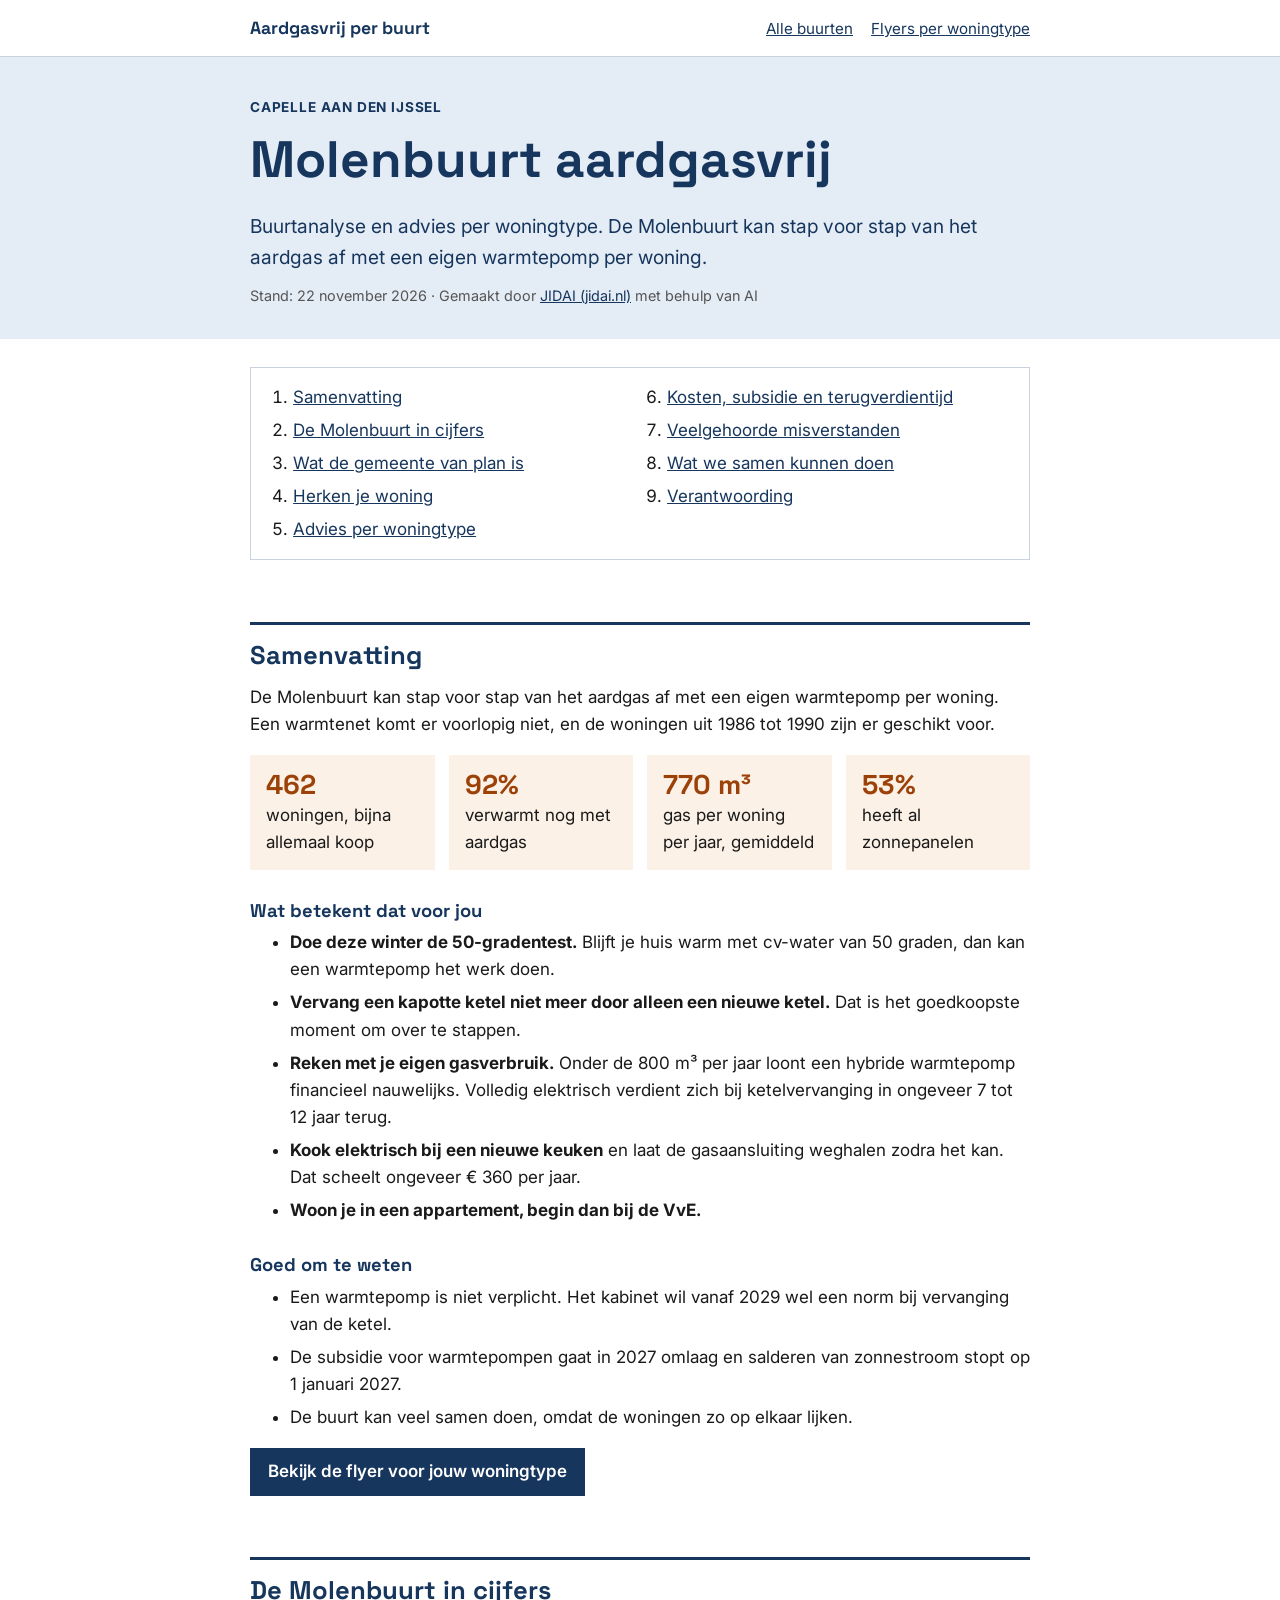
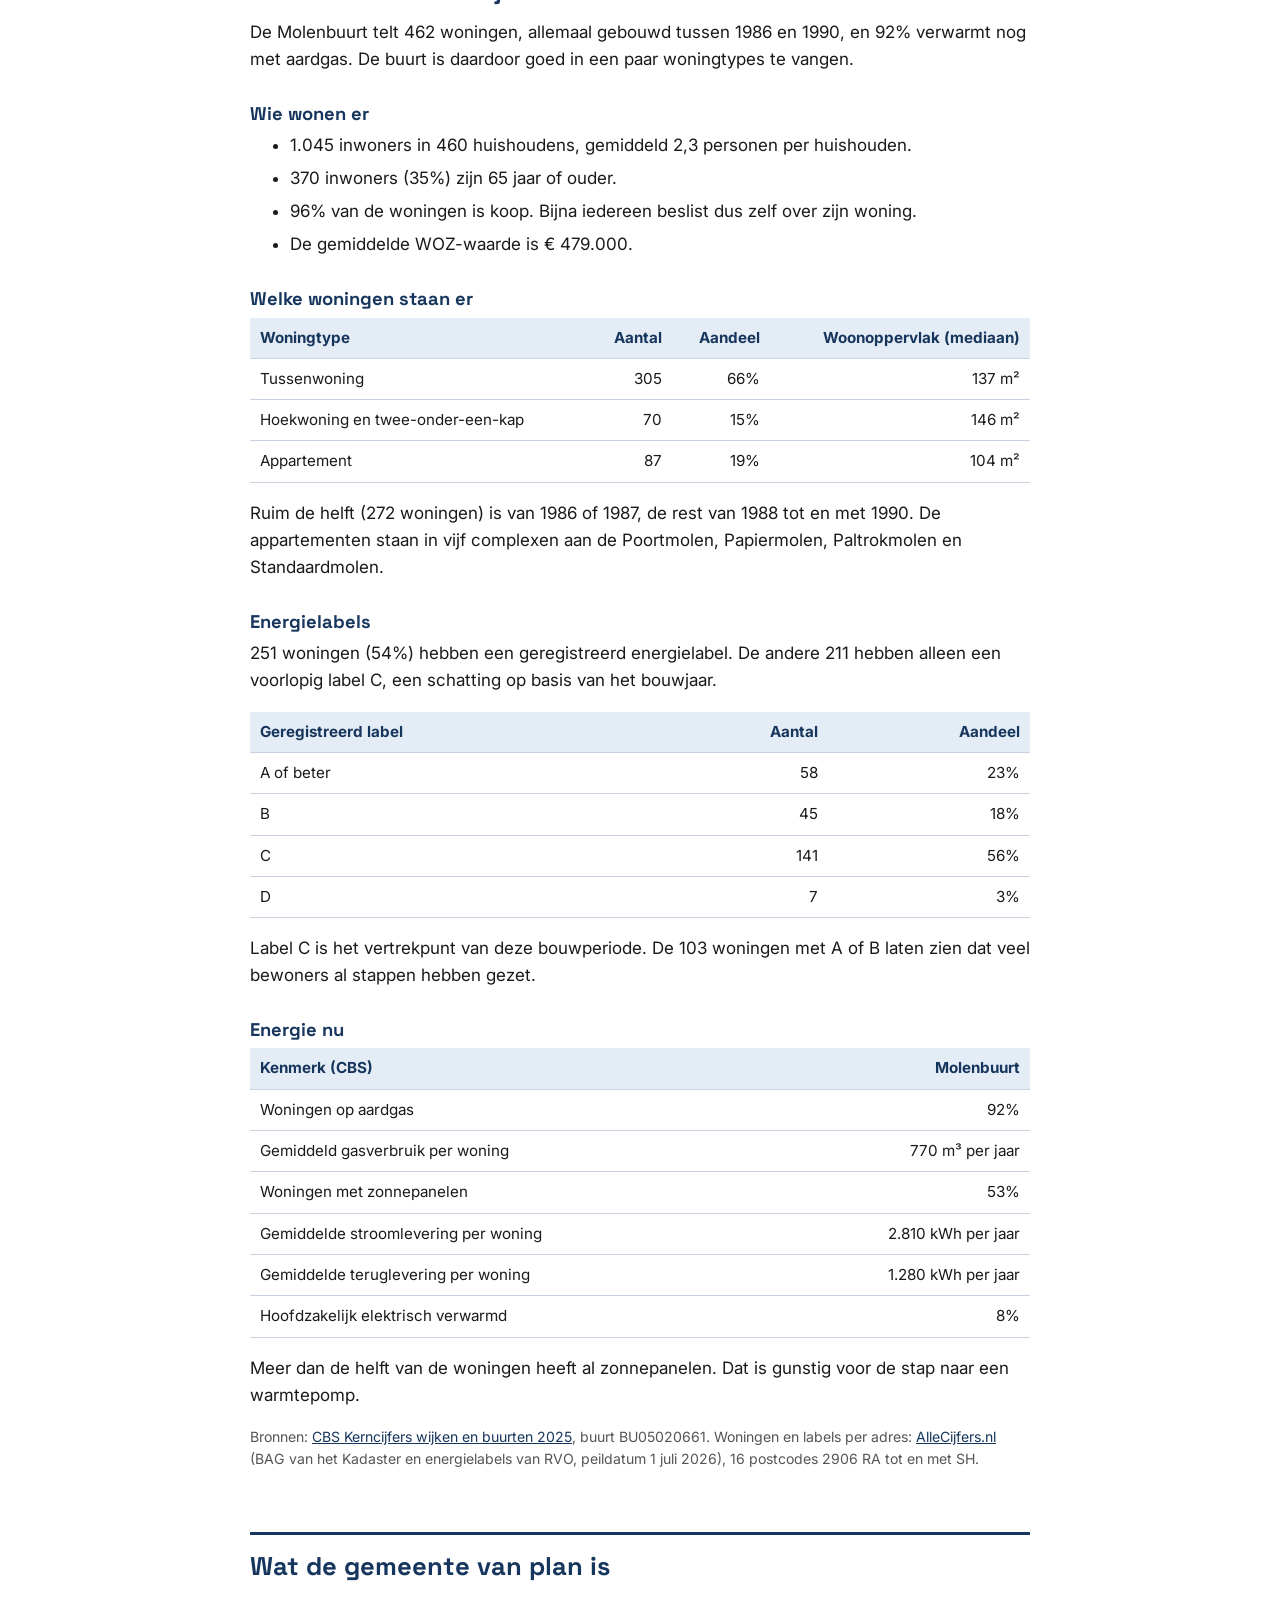
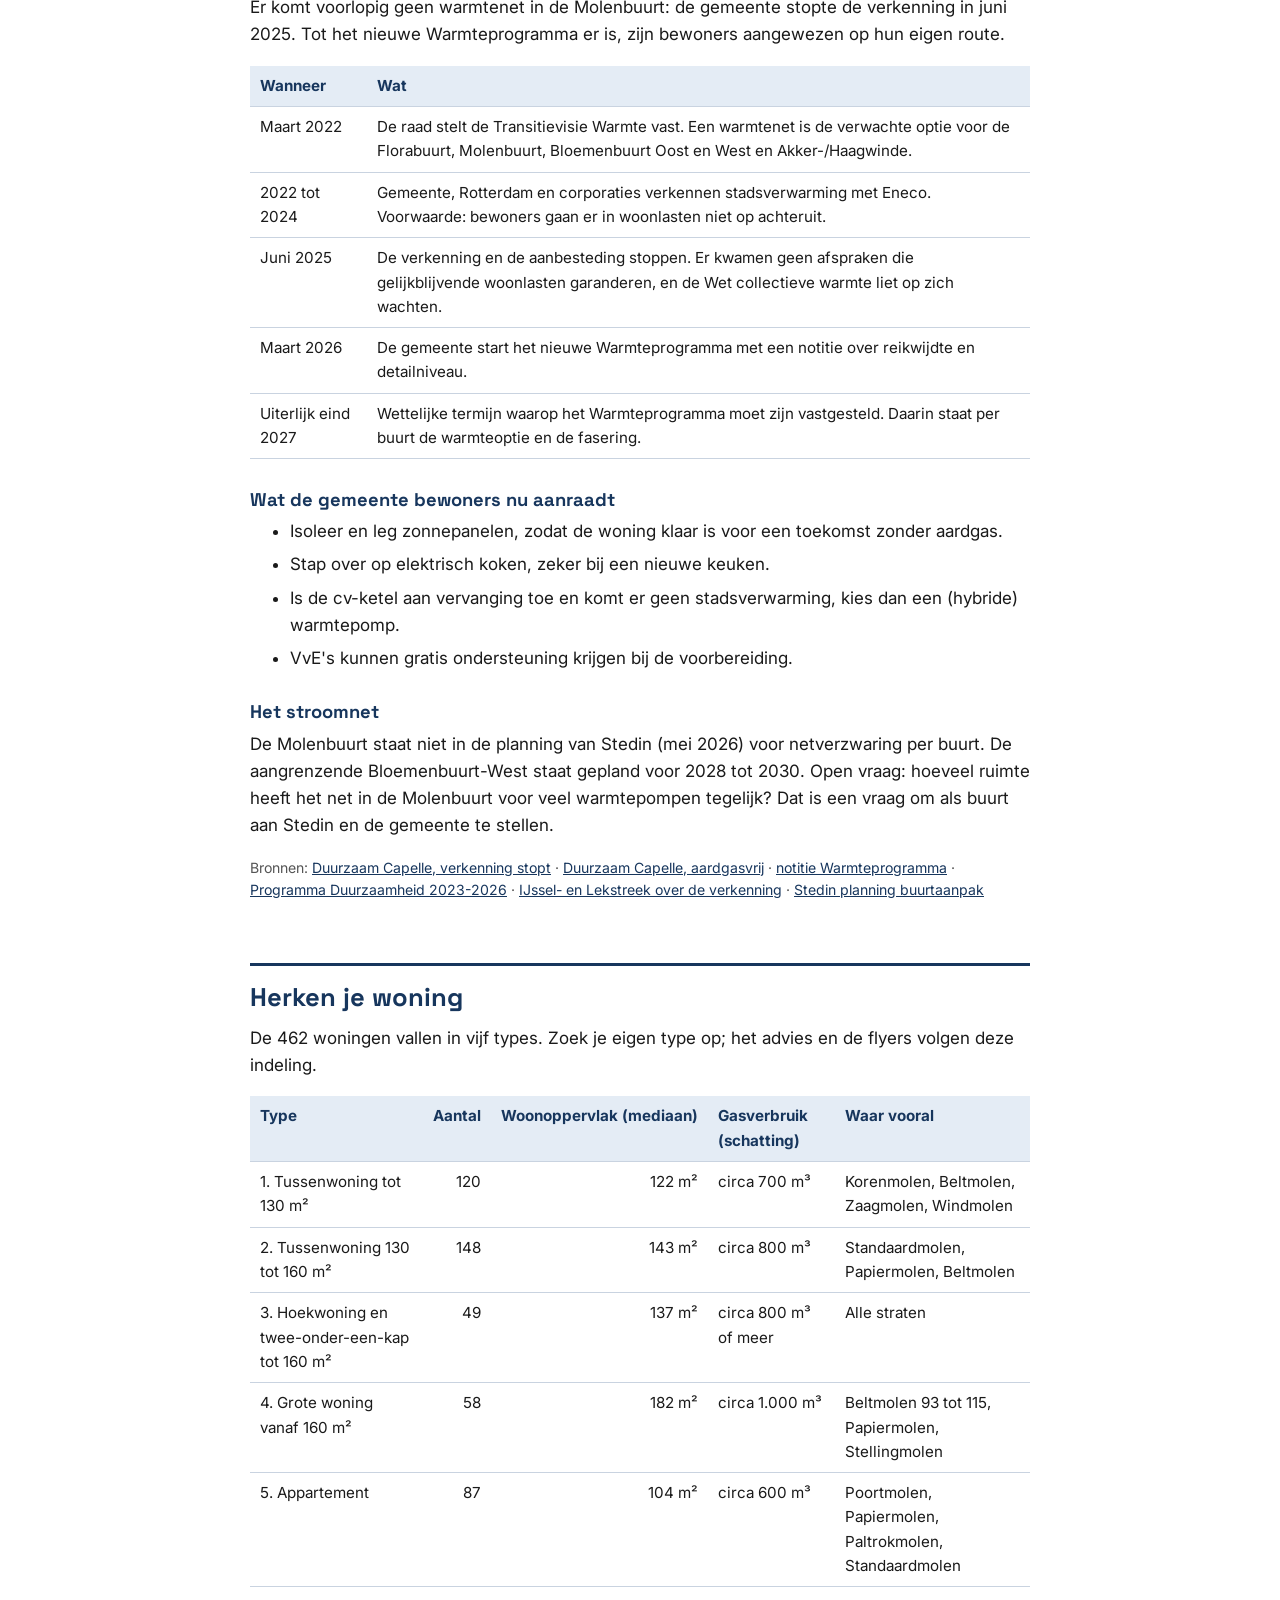
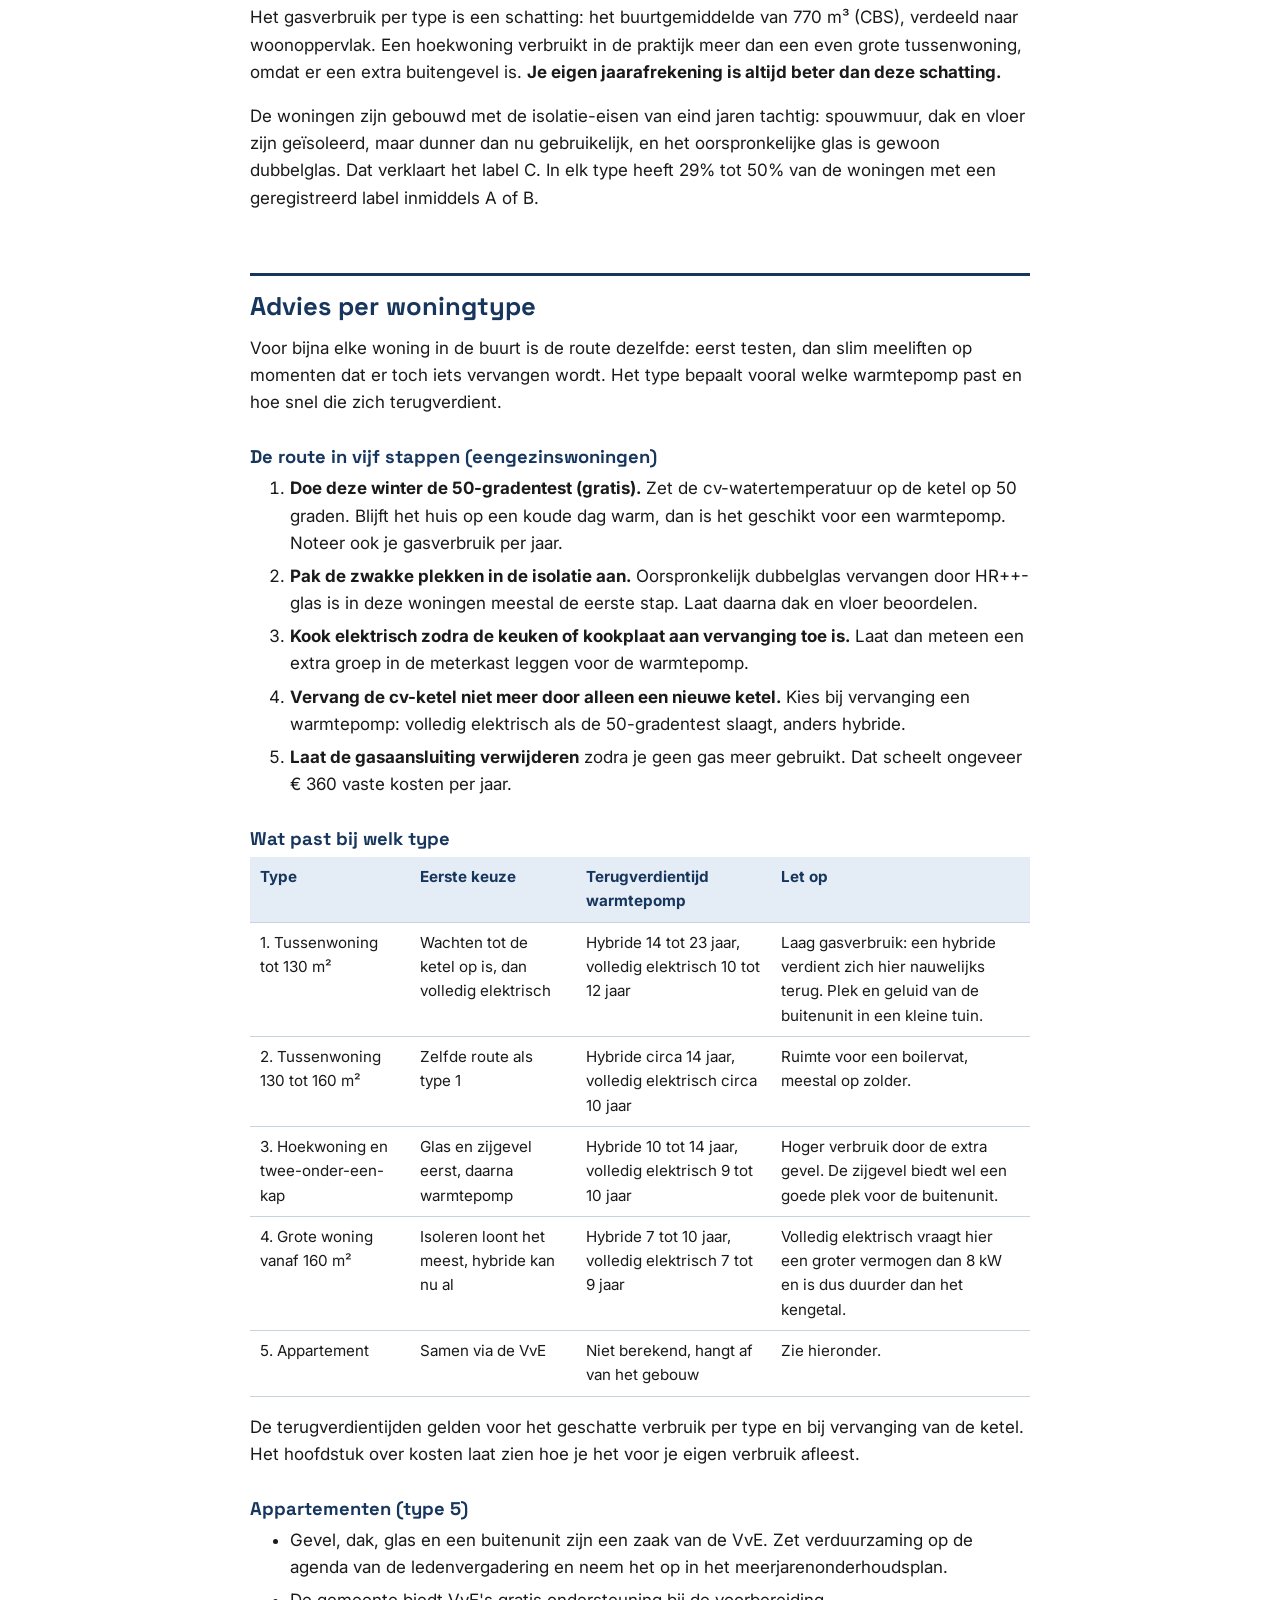
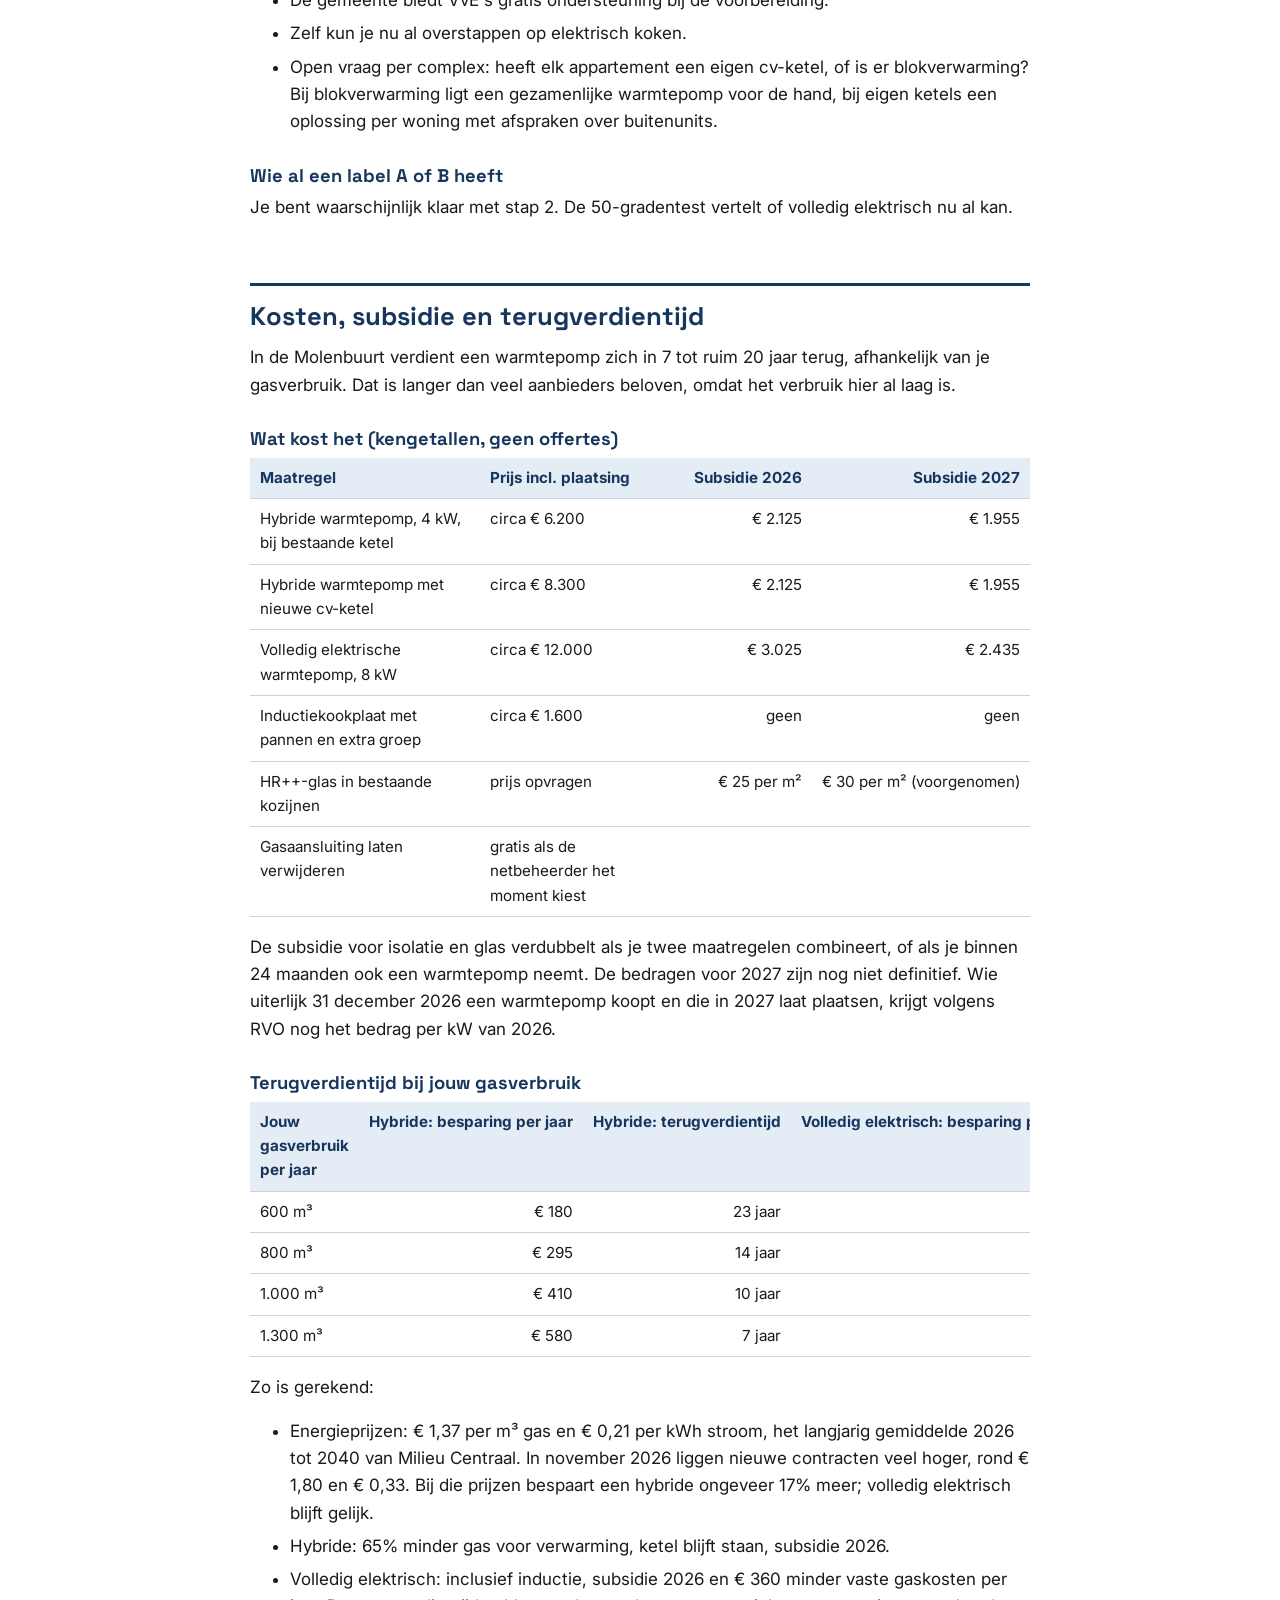
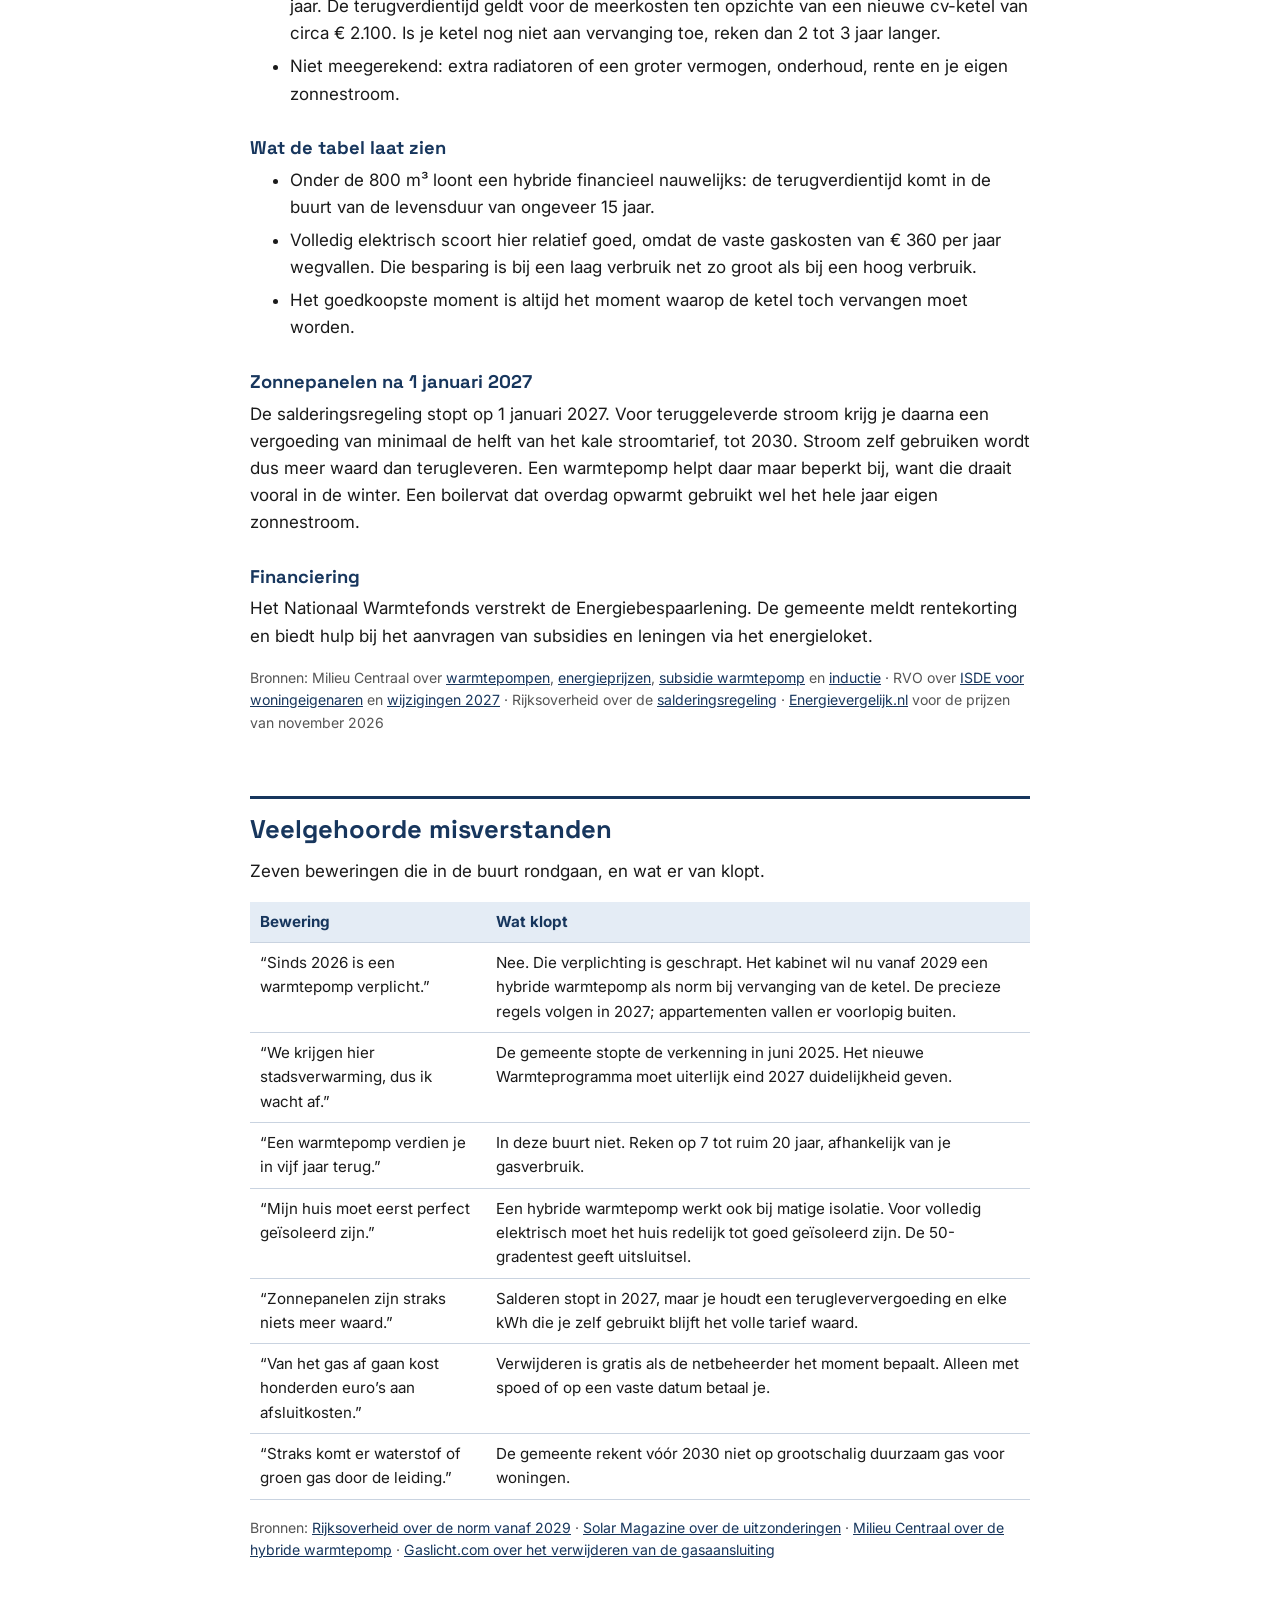
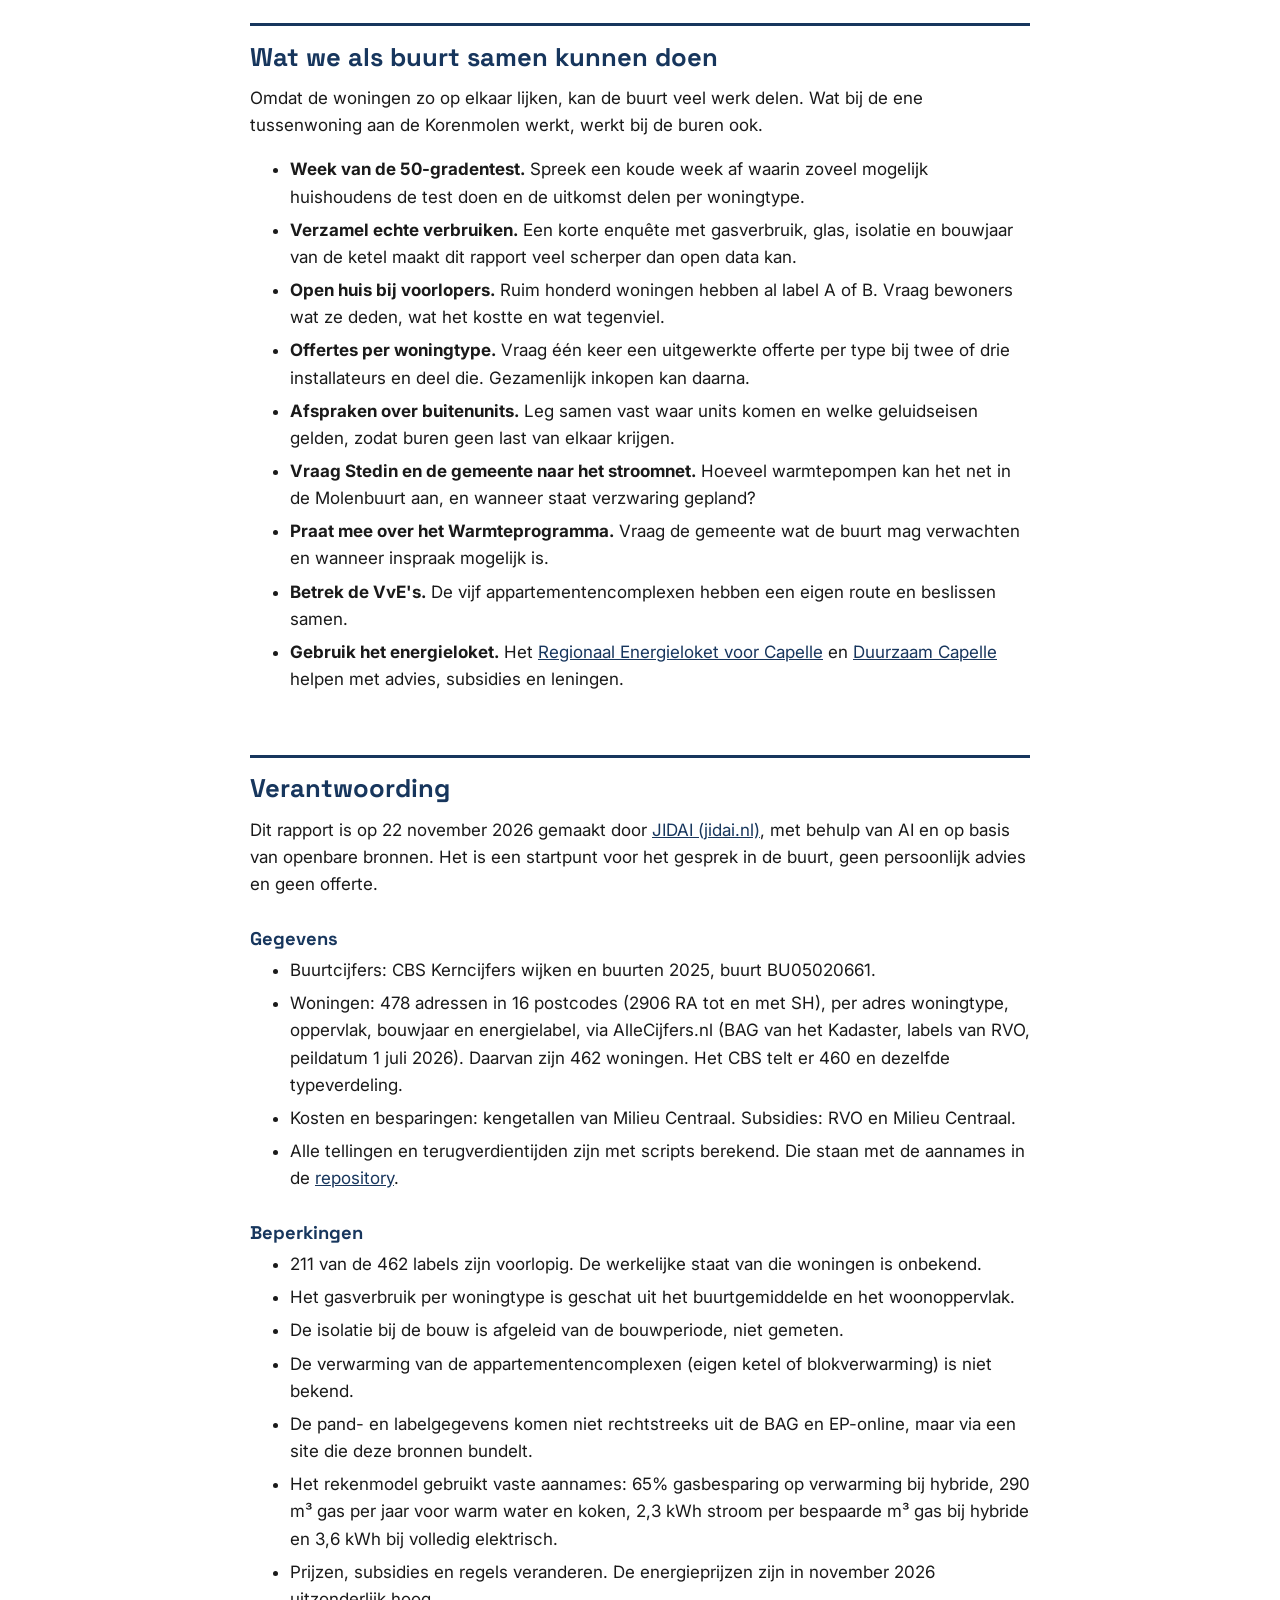
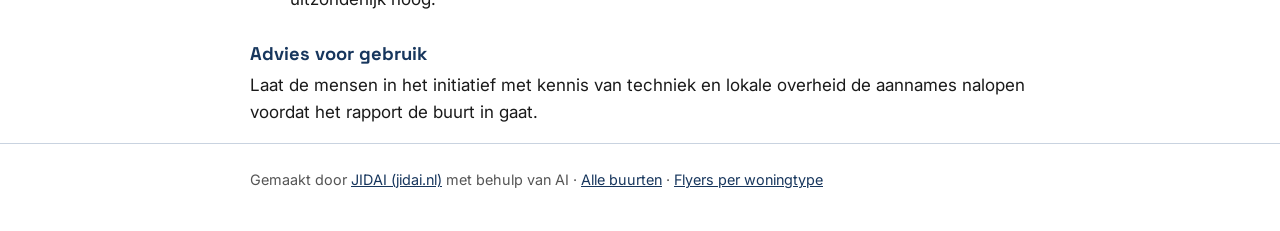
==== capelle-aan-den-ijssel/molenbuurt/index.html @ 1ceb9d0c "voeg analyse toe voor Molenbuurt" ====
<!doctype html>
<html lang="nl">
<head>
<meta charset="utf-8">
<meta name="viewport" content="width=device-width, initial-scale=1">
<title>Molenbuurt aardgasvrij: buurtanalyse en advies per woningtype</title>
<meta name="description" content="Buurtanalyse van de Molenbuurt in Capelle aan den IJssel met advies per woningtype om van het aardgas af te gaan: kosten, subsidie en terugverdientijd.">
<link rel="preconnect" href="https://fonts.googleapis.com">
<link rel="stylesheet" href="https://fonts.googleapis.com/css2?family=Inter:wght@400;600;700&family=Space+Grotesk:wght@600;700&display=swap">
<link rel="stylesheet" href="../../assets/style.css">
</head>
<body>
<header class="site-header">
<div class="wrap">
<a class="brand" href="../../">Aardgasvrij per buurt</a>
<nav aria-label="Hoofdmenu"><a href="../../">Alle buurten</a><a href="flyers.html">Flyers per woningtype</a></nav>
</div>
</header>
<div class="hero">
<div class="wrap">
<div class="kicker">Capelle aan den IJssel</div>
<h1>Molenbuurt aardgasvrij</h1>
<p class="lead">Buurtanalyse en advies per woningtype. De Molenbuurt kan stap voor stap van het aardgas af met een eigen warmtepomp per woning.</p>
<p class="meta">Stand: 22 november 2026 · Gemaakt door <a href="https://jidai.nl">JIDAI (jidai.nl)</a> met behulp van AI</p>
</div>
</div>
<main class="wrap">

<nav class="toc" aria-label="Inhoud">
<ol>
<li><a href="#samenvatting">Samenvatting</a></li>
<li><a href="#cijfers">De Molenbuurt in cijfers</a></li>
<li><a href="#gemeente">Wat de gemeente van plan is</a></li>
<li><a href="#herken">Herken je woning</a></li>
<li><a href="#advies">Advies per woningtype</a></li>
<li><a href="#kosten">Kosten, subsidie en terugverdientijd</a></li>
<li><a href="#misverstanden">Veelgehoorde misverstanden</a></li>
<li><a href="#samen">Wat we samen kunnen doen</a></li>
<li><a href="#verantwoording">Verantwoording</a></li>
</ol>
</nav>

<h2 id="samenvatting">Samenvatting</h2>
<p>De Molenbuurt kan stap voor stap van het aardgas af met een eigen warmtepomp per woning. Een warmtenet komt er voorlopig niet, en de woningen uit 1986 tot 1990 zijn er geschikt voor.</p>
<ul class="stats">
<li><strong>462</strong> woningen, bijna allemaal koop</li>
<li><strong>92%</strong> verwarmt nog met aardgas</li>
<li><strong>770 m³</strong> gas per woning per jaar, gemiddeld</li>
<li><strong>53%</strong> heeft al zonnepanelen</li>
</ul>
<h3>Wat betekent dat voor jou</h3>
<ul>
<li><strong>Doe deze winter de 50-gradentest.</strong> Blijft je huis warm met cv-water van 50 graden, dan kan een warmtepomp het werk doen.</li>
<li><strong>Vervang een kapotte ketel niet meer door alleen een nieuwe ketel.</strong> Dat is het goedkoopste moment om over te stappen.</li>
<li><strong>Reken met je eigen gasverbruik.</strong> Onder de 800 m³ per jaar loont een hybride warmtepomp financieel nauwelijks. Volledig elektrisch verdient zich bij ketelvervanging in ongeveer 7 tot 12 jaar terug.</li>
<li><strong>Kook elektrisch bij een nieuwe keuken</strong> en laat de gasaansluiting weghalen zodra het kan. Dat scheelt ongeveer € 360 per jaar.</li>
<li><strong>Woon je in een appartement, begin dan bij de VvE.</strong></li>
</ul>
<h3>Goed om te weten</h3>
<ul>
<li>Een warmtepomp is niet verplicht. Het kabinet wil vanaf 2029 wel een norm bij vervanging van de ketel.</li>
<li>De subsidie voor warmtepompen gaat in 2027 omlaag en salderen van zonnestroom stopt op 1 januari 2027.</li>
<li>De buurt kan veel samen doen, omdat de woningen zo op elkaar lijken.</li>
</ul>
<p><a class="button" href="flyers.html">Bekijk de flyer voor jouw woningtype</a></p>

<h2 id="cijfers">De Molenbuurt in cijfers</h2>
<p>De Molenbuurt telt 462 woningen, allemaal gebouwd tussen 1986 en 1990, en 92% verwarmt nog met aardgas. De buurt is daardoor goed in een paar woningtypes te vangen.</p>
<h3>Wie wonen er</h3>
<ul>
<li>1.045 inwoners in 460 huishoudens, gemiddeld 2,3 personen per huishouden.</li>
<li>370 inwoners (35%) zijn 65 jaar of ouder.</li>
<li>96% van de woningen is koop. Bijna iedereen beslist dus zelf over zijn woning.</li>
<li>De gemiddelde WOZ-waarde is € 479.000.</li>
</ul>
<h3>Welke woningen staan er</h3>
<div class="table-scroll"><table>
<thead><tr><th>Woningtype</th><th class="num">Aantal</th><th class="num">Aandeel</th><th class="num">Woonoppervlak (mediaan)</th></tr></thead>
<tbody>
<tr><td>Tussenwoning</td><td class="num">305</td><td class="num">66%</td><td class="num">137 m²</td></tr>
<tr><td>Hoekwoning en twee-onder-een-kap</td><td class="num">70</td><td class="num">15%</td><td class="num">146 m²</td></tr>
<tr><td>Appartement</td><td class="num">87</td><td class="num">19%</td><td class="num">104 m²</td></tr>
</tbody></table></div>
<p>Ruim de helft (272 woningen) is van 1986 of 1987, de rest van 1988 tot en met 1990. De appartementen staan in vijf complexen aan de Poortmolen, Papiermolen, Paltrokmolen en Standaardmolen.</p>
<h3>Energielabels</h3>
<p>251 woningen (54%) hebben een geregistreerd energielabel. De andere 211 hebben alleen een voorlopig label C, een schatting op basis van het bouwjaar.</p>
<div class="table-scroll"><table>
<thead><tr><th>Geregistreerd label</th><th class="num">Aantal</th><th class="num">Aandeel</th></tr></thead>
<tbody>
<tr><td>A of beter</td><td class="num">58</td><td class="num">23%</td></tr>
<tr><td>B</td><td class="num">45</td><td class="num">18%</td></tr>
<tr><td>C</td><td class="num">141</td><td class="num">56%</td></tr>
<tr><td>D</td><td class="num">7</td><td class="num">3%</td></tr>
</tbody></table></div>
<p>Label C is het vertrekpunt van deze bouwperiode. De 103 woningen met A of B laten zien dat veel bewoners al stappen hebben gezet.</p>
<h3>Energie nu</h3>
<div class="table-scroll"><table>
<thead><tr><th>Kenmerk (CBS)</th><th class="num">Molenbuurt</th></tr></thead>
<tbody>
<tr><td>Woningen op aardgas</td><td class="num">92%</td></tr>
<tr><td>Gemiddeld gasverbruik per woning</td><td class="num">770 m³ per jaar</td></tr>
<tr><td>Woningen met zonnepanelen</td><td class="num">53%</td></tr>
<tr><td>Gemiddelde stroomlevering per woning</td><td class="num">2.810 kWh per jaar</td></tr>
<tr><td>Gemiddelde teruglevering per woning</td><td class="num">1.280 kWh per jaar</td></tr>
<tr><td>Hoofdzakelijk elektrisch verwarmd</td><td class="num">8%</td></tr>
</tbody></table></div>
<p>Meer dan de helft van de woningen heeft al zonnepanelen. Dat is gunstig voor de stap naar een warmtepomp.</p>
<p class="sources">Bronnen: <a href="https://www.cbs.nl/nl-nl/cijfers/detail/86165ned">CBS Kerncijfers wijken en buurten 2025</a>, buurt BU05020661. Woningen en labels per adres: <a href="https://allecijfers.nl/postcode/2906/">AlleCijfers.nl</a> (BAG van het Kadaster en energielabels van RVO, peildatum 1 juli 2026), 16 postcodes 2906 RA tot en met SH.</p>

<h2 id="gemeente">Wat de gemeente van plan is</h2>
<p>Er komt voorlopig geen warmtenet in de Molenbuurt: de gemeente stopte de verkenning in juni 2025. Tot het nieuwe Warmteprogramma er is, zijn bewoners aangewezen op hun eigen route.</p>
<div class="table-scroll"><table>
<thead><tr><th>Wanneer</th><th>Wat</th></tr></thead>
<tbody>
<tr><td>Maart 2022</td><td>De raad stelt de Transitievisie Warmte vast. Een warmtenet is de verwachte optie voor de Florabuurt, Molenbuurt, Bloemenbuurt Oost en West en Akker-/Haagwinde.</td></tr>
<tr><td>2022 tot 2024</td><td>Gemeente, Rotterdam en corporaties verkennen stadsverwarming met Eneco. Voorwaarde: bewoners gaan er in woonlasten niet op achteruit.</td></tr>
<tr><td>Juni 2025</td><td>De verkenning en de aanbesteding stoppen. Er kwamen geen afspraken die gelijkblijvende woonlasten garanderen, en de Wet collectieve warmte liet op zich wachten.</td></tr>
<tr><td>Maart 2026</td><td>De gemeente start het nieuwe Warmteprogramma met een notitie over reikwijdte en detailniveau.</td></tr>
<tr><td>Uiterlijk eind 2027</td><td>Wettelijke termijn waarop het Warmteprogramma moet zijn vastgesteld. Daarin staat per buurt de warmteoptie en de fasering.</td></tr>
</tbody></table></div>
<h3>Wat de gemeente bewoners nu aanraadt</h3>
<ul>
<li>Isoleer en leg zonnepanelen, zodat de woning klaar is voor een toekomst zonder aardgas.</li>
<li>Stap over op elektrisch koken, zeker bij een nieuwe keuken.</li>
<li>Is de cv-ketel aan vervanging toe en komt er geen stadsverwarming, kies dan een (hybride) warmtepomp.</li>
<li>VvE's kunnen gratis ondersteuning krijgen bij de voorbereiding.</li>
</ul>
<h3>Het stroomnet</h3>
<p>De Molenbuurt staat niet in de planning van Stedin (mei 2026) voor netverzwaring per buurt. De aangrenzende Bloemenbuurt-West staat gepland voor 2028 tot 2030. Open vraag: hoeveel ruimte heeft het net in de Molenbuurt voor veel warmtepompen tegelijk? Dat is een vraag om als buurt aan Stedin en de gemeente te stellen.</p>
<p class="sources">Bronnen: <a href="https://www.duurzaamcapelle.nl/nieuws/verkenning-stadsverwarming-in-florabuurt-en-omgeving-stopt/">Duurzaam Capelle, verkenning stopt</a> · <a href="https://www.duurzaamcapelle.nl/thema/aardgasvrij/">Duurzaam Capelle, aardgasvrij</a> · <a href="https://www.duurzaamcapelle.nl/nieuws/notitie-reikwijdte-en-detailniveau-voor-warmteprogramma-opgesteld/">notitie Warmteprogramma</a> · <a href="https://www.capelleaandenijssel.nl/_flysystem/media/programma-duurzaamheid.pdf">Programma Duurzaamheid 2023-2026</a> · <a href="https://capelle.ijsselenlekstreek.nl/algemeen/algemeen/315519/college-verkent-haalbaarheid-stadsverwarming-in-deel-schenkel">IJssel- en Lekstreek over de verkenning</a> · <a href="https://www.stedin.net/-/media/project/online/files/projecten/planning-buurtaanpak.pdf?rev=cc4bb4ff62e74ee5bd94cb5e17eaeb81&amp;hash=AA778EBC81F71F0800F37A4231810877">Stedin planning buurtaanpak</a></p>

<h2 id="herken">Herken je woning</h2>
<p>De 462 woningen vallen in vijf types. Zoek je eigen type op; het advies en de flyers volgen deze indeling.</p>
<div class="table-scroll"><table>
<thead><tr><th>Type</th><th class="num">Aantal</th><th class="num">Woonoppervlak (mediaan)</th><th>Gasverbruik (schatting)</th><th>Waar vooral</th></tr></thead>
<tbody>
<tr><td>1. Tussenwoning tot 130 m²</td><td class="num">120</td><td class="num">122 m²</td><td>circa 700 m³</td><td>Korenmolen, Beltmolen, Zaagmolen, Windmolen</td></tr>
<tr><td>2. Tussenwoning 130 tot 160 m²</td><td class="num">148</td><td class="num">143 m²</td><td>circa 800 m³</td><td>Standaardmolen, Papiermolen, Beltmolen</td></tr>
<tr><td>3. Hoekwoning en twee-onder-een-kap tot 160 m²</td><td class="num">49</td><td class="num">137 m²</td><td>circa 800 m³ of meer</td><td>Alle straten</td></tr>
<tr><td>4. Grote woning vanaf 160 m²</td><td class="num">58</td><td class="num">182 m²</td><td>circa 1.000 m³</td><td>Beltmolen 93 tot 115, Papiermolen, Stellingmolen</td></tr>
<tr><td>5. Appartement</td><td class="num">87</td><td class="num">104 m²</td><td>circa 600 m³</td><td>Poortmolen, Papiermolen, Paltrokmolen, Standaardmolen</td></tr>
</tbody></table></div>
<p>Het gasverbruik per type is een schatting: het buurtgemiddelde van 770 m³ (CBS), verdeeld naar woonoppervlak. Een hoekwoning verbruikt in de praktijk meer dan een even grote tussenwoning, omdat er een extra buitengevel is. <strong>Je eigen jaarafrekening is altijd beter dan deze schatting.</strong></p>
<p>De woningen zijn gebouwd met de isolatie-eisen van eind jaren tachtig: spouwmuur, dak en vloer zijn geïsoleerd, maar dunner dan nu gebruikelijk, en het oorspronkelijke glas is gewoon dubbelglas. Dat verklaart het label C. In elk type heeft 29% tot 50% van de woningen met een geregistreerd label inmiddels A of B.</p>

<h2 id="advies">Advies per woningtype</h2>
<p>Voor bijna elke woning in de buurt is de route dezelfde: eerst testen, dan slim meeliften op momenten dat er toch iets vervangen wordt. Het type bepaalt vooral welke warmtepomp past en hoe snel die zich terugverdient.</p>
<h3>De route in vijf stappen (eengezinswoningen)</h3>
<ol>
<li><strong>Doe deze winter de 50-gradentest (gratis).</strong> Zet de cv-watertemperatuur op de ketel op 50 graden. Blijft het huis op een koude dag warm, dan is het geschikt voor een warmtepomp. Noteer ook je gasverbruik per jaar.</li>
<li><strong>Pak de zwakke plekken in de isolatie aan.</strong> Oorspronkelijk dubbelglas vervangen door HR++-glas is in deze woningen meestal de eerste stap. Laat daarna dak en vloer beoordelen.</li>
<li><strong>Kook elektrisch zodra de keuken of kookplaat aan vervanging toe is.</strong> Laat dan meteen een extra groep in de meterkast leggen voor de warmtepomp.</li>
<li><strong>Vervang de cv-ketel niet meer door alleen een nieuwe ketel.</strong> Kies bij vervanging een warmtepomp: volledig elektrisch als de 50-gradentest slaagt, anders hybride.</li>
<li><strong>Laat de gasaansluiting verwijderen</strong> zodra je geen gas meer gebruikt. Dat scheelt ongeveer € 360 vaste kosten per jaar.</li>
</ol>
<h3>Wat past bij welk type</h3>
<div class="table-scroll"><table>
<thead><tr><th>Type</th><th>Eerste keuze</th><th>Terugverdientijd warmtepomp</th><th>Let op</th></tr></thead>
<tbody>
<tr><td>1. Tussenwoning tot 130 m²</td><td>Wachten tot de ketel op is, dan volledig elektrisch</td><td>Hybride 14 tot 23 jaar, volledig elektrisch 10 tot 12 jaar</td><td>Laag gasverbruik: een hybride verdient zich hier nauwelijks terug. Plek en geluid van de buitenunit in een kleine tuin.</td></tr>
<tr><td>2. Tussenwoning 130 tot 160 m²</td><td>Zelfde route als type 1</td><td>Hybride circa 14 jaar, volledig elektrisch circa 10 jaar</td><td>Ruimte voor een boilervat, meestal op zolder.</td></tr>
<tr><td>3. Hoekwoning en twee-onder-een-kap</td><td>Glas en zijgevel eerst, daarna warmtepomp</td><td>Hybride 10 tot 14 jaar, volledig elektrisch 9 tot 10 jaar</td><td>Hoger verbruik door de extra gevel. De zijgevel biedt wel een goede plek voor de buitenunit.</td></tr>
<tr><td>4. Grote woning vanaf 160 m²</td><td>Isoleren loont het meest, hybride kan nu al</td><td>Hybride 7 tot 10 jaar, volledig elektrisch 7 tot 9 jaar</td><td>Volledig elektrisch vraagt hier een groter vermogen dan 8 kW en is dus duurder dan het kengetal.</td></tr>
<tr><td>5. Appartement</td><td>Samen via de VvE</td><td>Niet berekend, hangt af van het gebouw</td><td>Zie hieronder.</td></tr>
</tbody></table></div>
<p>De terugverdientijden gelden voor het geschatte verbruik per type en bij vervanging van de ketel. Het hoofdstuk over kosten laat zien hoe je het voor je eigen verbruik afleest.</p>
<h3>Appartementen (type 5)</h3>
<ul>
<li>Gevel, dak, glas en een buitenunit zijn een zaak van de VvE. Zet verduurzaming op de agenda van de ledenvergadering en neem het op in het meerjarenonderhoudsplan.</li>
<li>De gemeente biedt VvE's gratis ondersteuning bij de voorbereiding.</li>
<li>Zelf kun je nu al overstappen op elektrisch koken.</li>
<li>Open vraag per complex: heeft elk appartement een eigen cv-ketel, of is er blokverwarming? Bij blokverwarming ligt een gezamenlijke warmtepomp voor de hand, bij eigen ketels een oplossing per woning met afspraken over buitenunits.</li>
</ul>
<h3>Wie al een label A of B heeft</h3>
<p>Je bent waarschijnlijk klaar met stap 2. De 50-gradentest vertelt of volledig elektrisch nu al kan.</p>

<h2 id="kosten">Kosten, subsidie en terugverdientijd</h2>
<p>In de Molenbuurt verdient een warmtepomp zich in 7 tot ruim 20 jaar terug, afhankelijk van je gasverbruik. Dat is langer dan veel aanbieders beloven, omdat het verbruik hier al laag is.</p>
<h3>Wat kost het (kengetallen, geen offertes)</h3>
<div class="table-scroll"><table>
<thead><tr><th>Maatregel</th><th>Prijs incl. plaatsing</th><th class="num">Subsidie 2026</th><th class="num">Subsidie 2027</th></tr></thead>
<tbody>
<tr><td>Hybride warmtepomp, 4 kW, bij bestaande ketel</td><td>circa € 6.200</td><td class="num">€ 2.125</td><td class="num">€ 1.955</td></tr>
<tr><td>Hybride warmtepomp met nieuwe cv-ketel</td><td>circa € 8.300</td><td class="num">€ 2.125</td><td class="num">€ 1.955</td></tr>
<tr><td>Volledig elektrische warmtepomp, 8 kW</td><td>circa € 12.000</td><td class="num">€ 3.025</td><td class="num">€ 2.435</td></tr>
<tr><td>Inductiekookplaat met pannen en extra groep</td><td>circa € 1.600</td><td class="num">geen</td><td class="num">geen</td></tr>
<tr><td>HR++-glas in bestaande kozijnen</td><td>prijs opvragen</td><td class="num">€ 25 per m²</td><td class="num">€ 30 per m² (voorgenomen)</td></tr>
<tr><td>Gasaansluiting laten verwijderen</td><td>gratis als de netbeheerder het moment kiest</td><td class="num"></td><td class="num"></td></tr>
</tbody></table></div>
<p>De subsidie voor isolatie en glas verdubbelt als je twee maatregelen combineert, of als je binnen 24 maanden ook een warmtepomp neemt. De bedragen voor 2027 zijn nog niet definitief. Wie uiterlijk 31 december 2026 een warmtepomp koopt en die in 2027 laat plaatsen, krijgt volgens RVO nog het bedrag per kW van 2026.</p>
<h3>Terugverdientijd bij jouw gasverbruik</h3>
<div class="table-scroll"><table>
<thead><tr><th>Jouw gasverbruik per jaar</th><th class="num">Hybride: besparing per jaar</th><th class="num">Hybride: terugverdientijd</th><th class="num">Volledig elektrisch: besparing per jaar</th><th class="num">Volledig elektrisch: terugverdientijd</th></tr></thead>
<tbody>
<tr><td>600 m³</td><td class="num">€ 180</td><td class="num">23 jaar</td><td class="num">€ 730</td><td class="num">12 jaar</td></tr>
<tr><td>800 m³</td><td class="num">€ 295</td><td class="num">14 jaar</td><td class="num">€ 850</td><td class="num">10 jaar</td></tr>
<tr><td>1.000 m³</td><td class="num">€ 410</td><td class="num">10 jaar</td><td class="num">€ 975</td><td class="num">9 jaar</td></tr>
<tr><td>1.300 m³</td><td class="num">€ 580</td><td class="num">7 jaar</td><td class="num">€ 1.160</td><td class="num">7 jaar</td></tr>
</tbody></table></div>
<p>Zo is gerekend:</p>
<ul>
<li>Energieprijzen: € 1,37 per m³ gas en € 0,21 per kWh stroom, het langjarig gemiddelde 2026 tot 2040 van Milieu Centraal. In november 2026 liggen nieuwe contracten veel hoger, rond € 1,80 en € 0,33. Bij die prijzen bespaart een hybride ongeveer 17% meer; volledig elektrisch blijft gelijk.</li>
<li>Hybride: 65% minder gas voor verwarming, ketel blijft staan, subsidie 2026.</li>
<li>Volledig elektrisch: inclusief inductie, subsidie 2026 en € 360 minder vaste gaskosten per jaar. De terugverdientijd geldt voor de meerkosten ten opzichte van een nieuwe cv-ketel van circa € 2.100. Is je ketel nog niet aan vervanging toe, reken dan 2 tot 3 jaar langer.</li>
<li>Niet meegerekend: extra radiatoren of een groter vermogen, onderhoud, rente en je eigen zonnestroom.</li>
</ul>
<h3>Wat de tabel laat zien</h3>
<ul>
<li>Onder de 800 m³ loont een hybride financieel nauwelijks: de terugverdientijd komt in de buurt van de levensduur van ongeveer 15 jaar.</li>
<li>Volledig elektrisch scoort hier relatief goed, omdat de vaste gaskosten van € 360 per jaar wegvallen. Die besparing is bij een laag verbruik net zo groot als bij een hoog verbruik.</li>
<li>Het goedkoopste moment is altijd het moment waarop de ketel toch vervangen moet worden.</li>
</ul>
<h3>Zonnepanelen na 1 januari 2027</h3>
<p>De salderingsregeling stopt op 1 januari 2027. Voor teruggeleverde stroom krijg je daarna een vergoeding van minimaal de helft van het kale stroomtarief, tot 2030. Stroom zelf gebruiken wordt dus meer waard dan terugleveren. Een warmtepomp helpt daar maar beperkt bij, want die draait vooral in de winter. Een boilervat dat overdag opwarmt gebruikt wel het hele jaar eigen zonnestroom.</p>
<h3>Financiering</h3>
<p>Het Nationaal Warmtefonds verstrekt de Energiebespaarlening. De gemeente meldt rentekorting en biedt hulp bij het aanvragen van subsidies en leningen via het energieloket.</p>
<p class="sources">Bronnen: Milieu Centraal over <a href="https://www.milieucentraal.nl/energie-besparen/duurzaam-verwarmen-en-koelen/welke-warmtepompen-zijn-er/">warmtepompen</a>, <a href="https://www.milieucentraal.nl/energie-besparen/energieprijzen-voor-besparingen/">energieprijzen</a>, <a href="https://www.milieucentraal.nl/energie-besparen/energiesubsidies-en-leningen/subsidie-warmtepomp/">subsidie warmtepomp</a> en <a href="https://www.milieucentraal.nl/energie-besparen/apparaten-in-huis/inductiekookplaat/">inductie</a> · RVO over <a href="https://www.rvo.nl/subsidies-financiering/isde/woningeigenaren">ISDE voor woningeigenaren</a> en <a href="https://www.rvo.nl/subsidies-financiering/isde/isde-wat-wijzigt-er-2027">wijzigingen 2027</a> · Rijksoverheid over de <a href="https://www.rijksoverheid.nl/themas/klimaat-milieu-en-natuur/energie-thuis/salderingsregeling">salderingsregeling</a> · <a href="https://www.energievergelijk.nl/energieprijzen">Energievergelijk.nl</a> voor de prijzen van november 2026</p>

<h2 id="misverstanden">Veelgehoorde misverstanden</h2>
<p>Zeven beweringen die in de buurt rondgaan, en wat er van klopt.</p>
<div class="table-scroll"><table>
<thead><tr><th>Bewering</th><th>Wat klopt</th></tr></thead>
<tbody>
<tr><td>“Sinds 2026 is een warmtepomp verplicht.”</td><td>Nee. Die verplichting is geschrapt. Het kabinet wil nu vanaf 2029 een hybride warmtepomp als norm bij vervanging van de ketel. De precieze regels volgen in 2027; appartementen vallen er voorlopig buiten.</td></tr>
<tr><td>“We krijgen hier stadsverwarming, dus ik wacht af.”</td><td>De gemeente stopte de verkenning in juni 2025. Het nieuwe Warmteprogramma moet uiterlijk eind 2027 duidelijkheid geven.</td></tr>
<tr><td>“Een warmtepomp verdien je in vijf jaar terug.”</td><td>In deze buurt niet. Reken op 7 tot ruim 20 jaar, afhankelijk van je gasverbruik.</td></tr>
<tr><td>“Mijn huis moet eerst perfect geïsoleerd zijn.”</td><td>Een hybride warmtepomp werkt ook bij matige isolatie. Voor volledig elektrisch moet het huis redelijk tot goed geïsoleerd zijn. De 50-gradentest geeft uitsluitsel.</td></tr>
<tr><td>“Zonnepanelen zijn straks niets meer waard.”</td><td>Salderen stopt in 2027, maar je houdt een terugleververgoeding en elke kWh die je zelf gebruikt blijft het volle tarief waard.</td></tr>
<tr><td>“Van het gas af gaan kost honderden euro’s aan afsluitkosten.”</td><td>Verwijderen is gratis als de netbeheerder het moment bepaalt. Alleen met spoed of op een vaste datum betaal je.</td></tr>
<tr><td>“Straks komt er waterstof of groen gas door de leiding.”</td><td>De gemeente rekent vóór 2030 niet op grootschalig duurzaam gas voor woningen.</td></tr>
</tbody></table></div>
<p class="sources">Bronnen: <a href="https://www.rijksoverheid.nl/actueel/nieuws/2026/10/07/slimme-en-hybride-warmtepompen-vanaf-2029-de-nieuwe-standaard">Rijksoverheid over de norm vanaf 2029</a> · <a href="https://solarmagazine.nl/nieuws-zonne-energie/i45012/warmtepomp-verplicht-in-2029-installateurs-moeten-klaarstaan-maar-wie-er-precies-onder-valt-wordt-volgend-jaar-pas-duidelijk">Solar Magazine over de uitzonderingen</a> · <a href="https://www.milieucentraal.nl/energie-besparen/duurzaam-verwarmen-en-koelen/hybride-warmtepomp/">Milieu Centraal over de hybride warmtepomp</a> · <a href="https://www.gaslicht.com/energiebesparing/gasmeter-verwijderen-gas-afsluiten">Gaslicht.com over het verwijderen van de gasaansluiting</a></p>

<h2 id="samen">Wat we als buurt samen kunnen doen</h2>
<p>Omdat de woningen zo op elkaar lijken, kan de buurt veel werk delen. Wat bij de ene tussenwoning aan de Korenmolen werkt, werkt bij de buren ook.</p>
<ul>
<li><strong>Week van de 50-gradentest.</strong> Spreek een koude week af waarin zoveel mogelijk huishoudens de test doen en de uitkomst delen per woningtype.</li>
<li><strong>Verzamel echte verbruiken.</strong> Een korte enquête met gasverbruik, glas, isolatie en bouwjaar van de ketel maakt dit rapport veel scherper dan open data kan.</li>
<li><strong>Open huis bij voorlopers.</strong> Ruim honderd woningen hebben al label A of B. Vraag bewoners wat ze deden, wat het kostte en wat tegenviel.</li>
<li><strong>Offertes per woningtype.</strong> Vraag één keer een uitgewerkte offerte per type bij twee of drie installateurs en deel die. Gezamenlijk inkopen kan daarna.</li>
<li><strong>Afspraken over buitenunits.</strong> Leg samen vast waar units komen en welke geluidseisen gelden, zodat buren geen last van elkaar krijgen.</li>
<li><strong>Vraag Stedin en de gemeente naar het stroomnet.</strong> Hoeveel warmtepompen kan het net in de Molenbuurt aan, en wanneer staat verzwaring gepland?</li>
<li><strong>Praat mee over het Warmteprogramma.</strong> Vraag de gemeente wat de buurt mag verwachten en wanneer inspraak mogelijk is.</li>
<li><strong>Betrek de VvE's.</strong> De vijf appartementencomplexen hebben een eigen route en beslissen samen.</li>
<li><strong>Gebruik het energieloket.</strong> Het <a href="https://aardgasvrij.regionaalenergieloket.nl/capelle">Regionaal Energieloket voor Capelle</a> en <a href="https://www.duurzaamcapelle.nl/thema/aardgasvrij/">Duurzaam Capelle</a> helpen met advies, subsidies en leningen.</li>
</ul>

<h2 id="verantwoording">Verantwoording</h2>
<p>Dit rapport is op 22 november 2026 gemaakt door <a href="https://jidai.nl">JIDAI (jidai.nl)</a>, met behulp van AI en op basis van openbare bronnen. Het is een startpunt voor het gesprek in de buurt, geen persoonlijk advies en geen offerte.</p>
<h3>Gegevens</h3>
<ul>
<li>Buurtcijfers: CBS Kerncijfers wijken en buurten 2025, buurt BU05020661.</li>
<li>Woningen: 478 adressen in 16 postcodes (2906 RA tot en met SH), per adres woningtype, oppervlak, bouwjaar en energielabel, via AlleCijfers.nl (BAG van het Kadaster, labels van RVO, peildatum 1 juli 2026). Daarvan zijn 462 woningen. Het CBS telt er 460 en dezelfde typeverdeling.</li>
<li>Kosten en besparingen: kengetallen van Milieu Centraal. Subsidies: RVO en Milieu Centraal.</li>
<li>Alle tellingen en terugverdientijden zijn met scripts berekend. Die staan met de aannames in de <a href="https://github.com/taspinar/aardgasvrij-buurten">repository</a>.</li>
</ul>
<h3>Beperkingen</h3>
<ul>
<li>211 van de 462 labels zijn voorlopig. De werkelijke staat van die woningen is onbekend.</li>
<li>Het gasverbruik per woningtype is geschat uit het buurtgemiddelde en het woonoppervlak.</li>
<li>De isolatie bij de bouw is afgeleid van de bouwperiode, niet gemeten.</li>
<li>De verwarming van de appartementencomplexen (eigen ketel of blokverwarming) is niet bekend.</li>
<li>De pand- en labelgegevens komen niet rechtstreeks uit de BAG en EP-online, maar via een site die deze bronnen bundelt.</li>
<li>Het rekenmodel gebruikt vaste aannames: 65% gasbesparing op verwarming bij hybride, 290 m³ gas per jaar voor warm water en koken, 2,3 kWh stroom per bespaarde m³ gas bij hybride en 3,6 kWh bij volledig elektrisch.</li>
<li>Prijzen, subsidies en regels veranderen. De energieprijzen zijn in november 2026 uitzonderlijk hoog.</li>
</ul>
<h3>Advies voor gebruik</h3>
<p>Laat de mensen in het initiatief met kennis van techniek en lokale overheid de aannames nalopen voordat het rapport de buurt in gaat.</p>
</main>
<footer class="site-footer">
<div class="wrap">Gemaakt door <a href="https://jidai.nl">JIDAI (jidai.nl)</a> met behulp van AI · <a href="../../">Alle buurten</a> · <a href="flyers.html">Flyers per woningtype</a></div>
</footer>
</body>
</html>
---- assets/style.css ----
:root {
  --ink: #1a1a1a;
  --blue: #17365d;
  --tint: #e4ecf5;
  --accent: #9c4208;
  --accent-tint: #fbf1e6;
  --muted: #555555;
  --line: #c9d3e0;
}
* { box-sizing: border-box; }
html { -webkit-text-size-adjust: 100%; }
body {
  margin: 0;
  font-family: Inter, system-ui, -apple-system, "Segoe UI", sans-serif;
  font-size: 17px;
  line-height: 1.6;
  color: var(--ink);
  background: #ffffff;
}
a { color: var(--blue); }
a:hover { color: #0e2440; }
h1, h2, h3 { font-family: "Space Grotesk", Inter, sans-serif; color: var(--blue); line-height: 1.2; text-wrap: balance; }
h1 { font-size: clamp(2rem, 6vw, 3.2rem); margin: 0 0 0.4em; }
h2 { font-size: 1.6rem; margin: 2.4em 0 0.5em; padding-top: 0.6em; border-top: 3px solid var(--blue); }
h3 { font-size: 1.15rem; margin: 1.6em 0 0.4em; }
p, ul, ol { margin: 0 0 1em; }
li { margin-bottom: 0.35em; }
.wrap { max-width: 820px; margin: 0 auto; padding: 0 20px; }
.site-header { border-bottom: 1px solid var(--line); }
.site-header .wrap { display: flex; flex-wrap: wrap; gap: 8px 24px; align-items: baseline; justify-content: space-between; padding-top: 14px; padding-bottom: 14px; }
.site-header a.brand { font-family: "Space Grotesk", Inter, sans-serif; font-weight: 700; font-size: 1.1rem; text-decoration: none; }
.site-header nav { display: flex; flex-wrap: wrap; gap: 6px 18px; font-size: 0.95rem; }
.hero { background: var(--tint); padding: 40px 0 32px; }
.hero .kicker { font-size: 0.85rem; font-weight: 700; letter-spacing: 0.06em; text-transform: uppercase; color: var(--blue); margin-bottom: 10px; }
.hero .lead { font-size: 1.2rem; color: var(--blue); max-width: 40em; margin-bottom: 0.6em; }
.hero .meta { font-size: 0.9rem; color: var(--muted); margin: 0; }
main { padding-bottom: 56px; }
.toc { margin: 28px 0 0; padding: 16px 20px; border: 1px solid var(--line); }
.toc ol { margin: 0; padding-left: 1.3em; columns: 2; column-gap: 32px; }
.table-scroll { overflow-x: auto; margin: 0 0 1em; }
table { border-collapse: collapse; width: 100%; font-size: 0.95rem; }
th, td { text-align: left; vertical-align: top; padding: 8px 10px; border-bottom: 1px solid var(--line); }
th { background: var(--tint); color: var(--blue); font-weight: 700; }
td.num, th.num { text-align: right; white-space: nowrap; }
.stats { display: grid; grid-template-columns: repeat(auto-fit, minmax(170px, 1fr)); gap: 14px; margin: 0 0 1.2em; padding: 0; list-style: none; }
.stats li { background: var(--accent-tint); padding: 14px 16px; margin: 0; }
.stats strong { display: block; font-family: "Space Grotesk", Inter, sans-serif; font-size: 1.7rem; line-height: 1.2; color: var(--accent); }
.note { border-left: 0; background: var(--tint); padding: 14px 18px; margin: 0 0 1em; }
.sources { font-size: 0.88rem; color: var(--muted); }
.cards { display: grid; grid-template-columns: repeat(auto-fit, minmax(260px, 1fr)); gap: 18px; margin: 24px 0; padding: 0; list-style: none; }
.cards li { border: 1px solid var(--line); padding: 20px; margin: 0; }
.cards h3 { margin-top: 0; }
.button { display: inline-block; background: var(--blue); color: #ffffff; padding: 10px 18px; text-decoration: none; font-weight: 600; min-height: 44px; }
.button:hover { background: #0e2440; color: #ffffff; }
.site-footer { border-top: 1px solid var(--line); padding: 24px 0 40px; font-size: 0.9rem; color: var(--muted); }
@media (max-width: 600px) {
  .toc ol { columns: 1; }
  body { font-size: 16px; }
}
@media print {
  .site-header nav, .toc, .button { display: none; }
  body { font-size: 11pt; }
  h2 { break-after: avoid; }
  table, .stats li { break-inside: avoid; }
  a { text-decoration: none; color: inherit; }
}
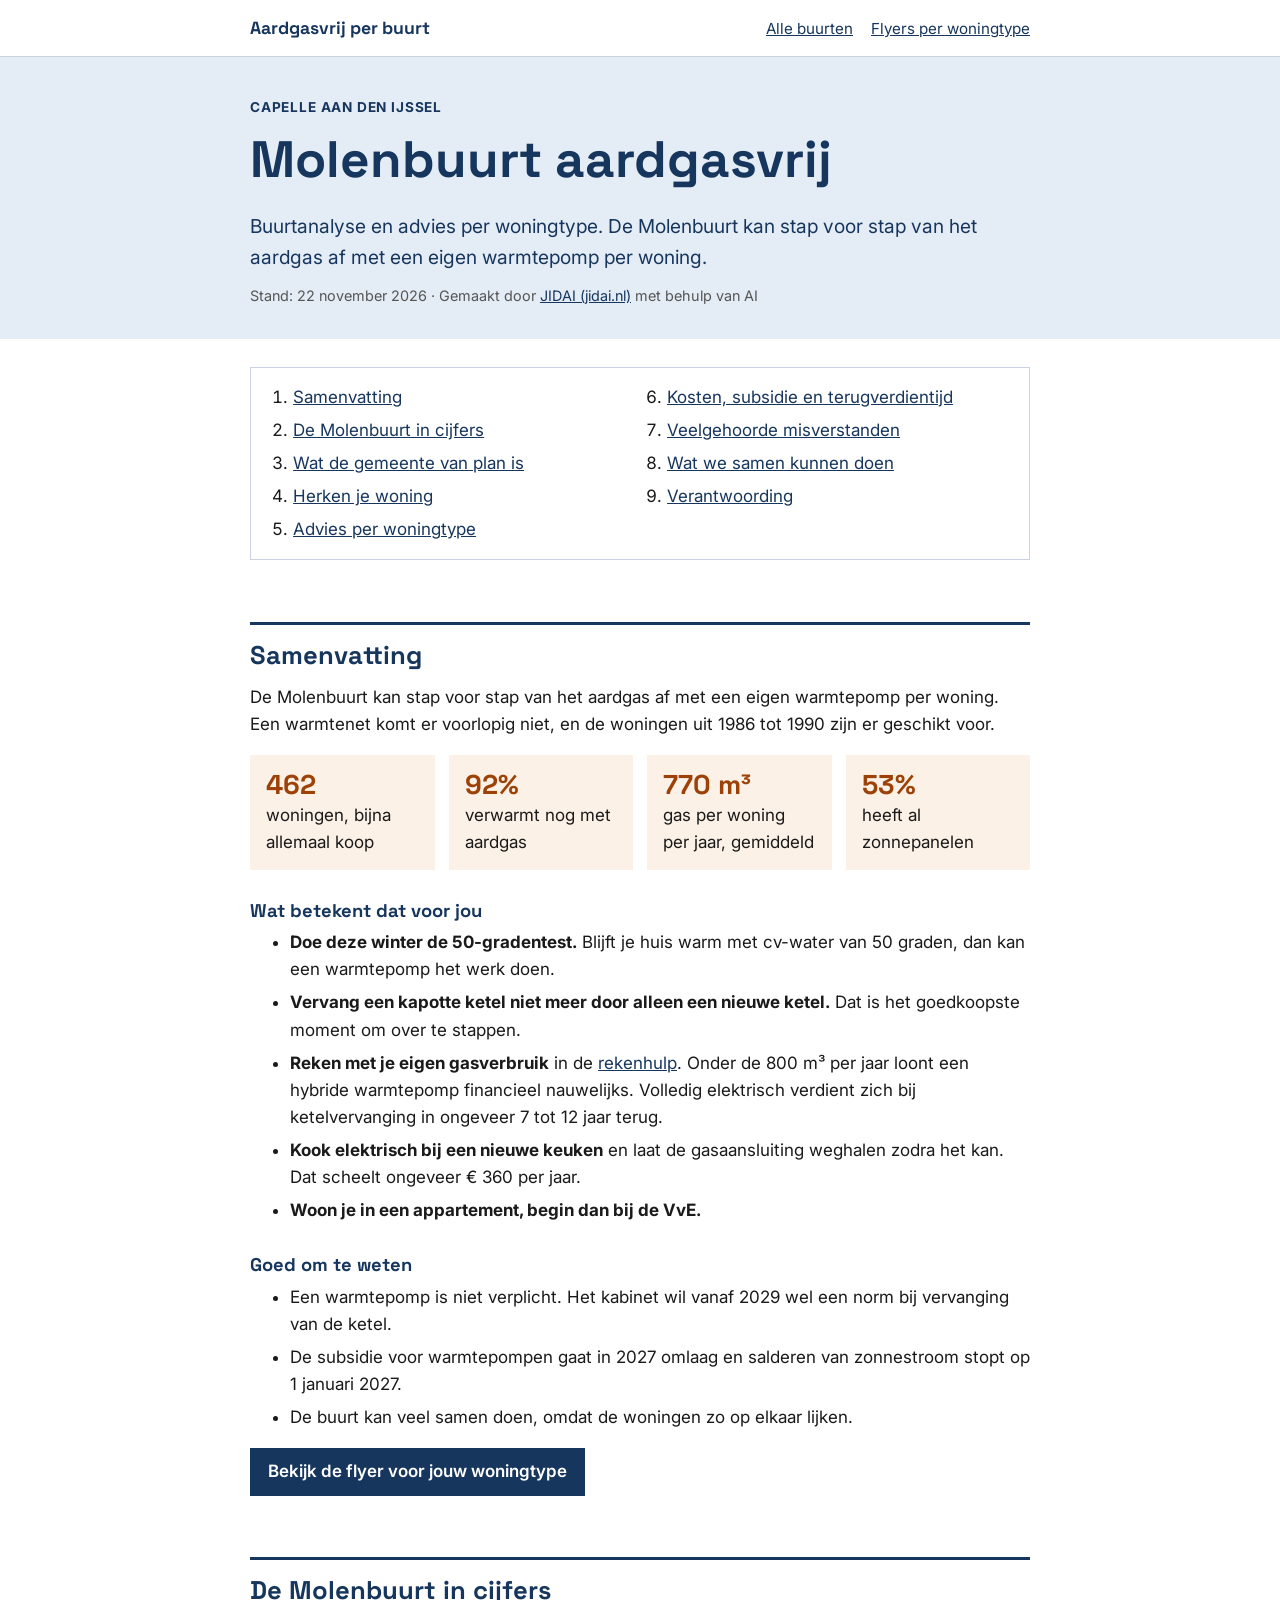
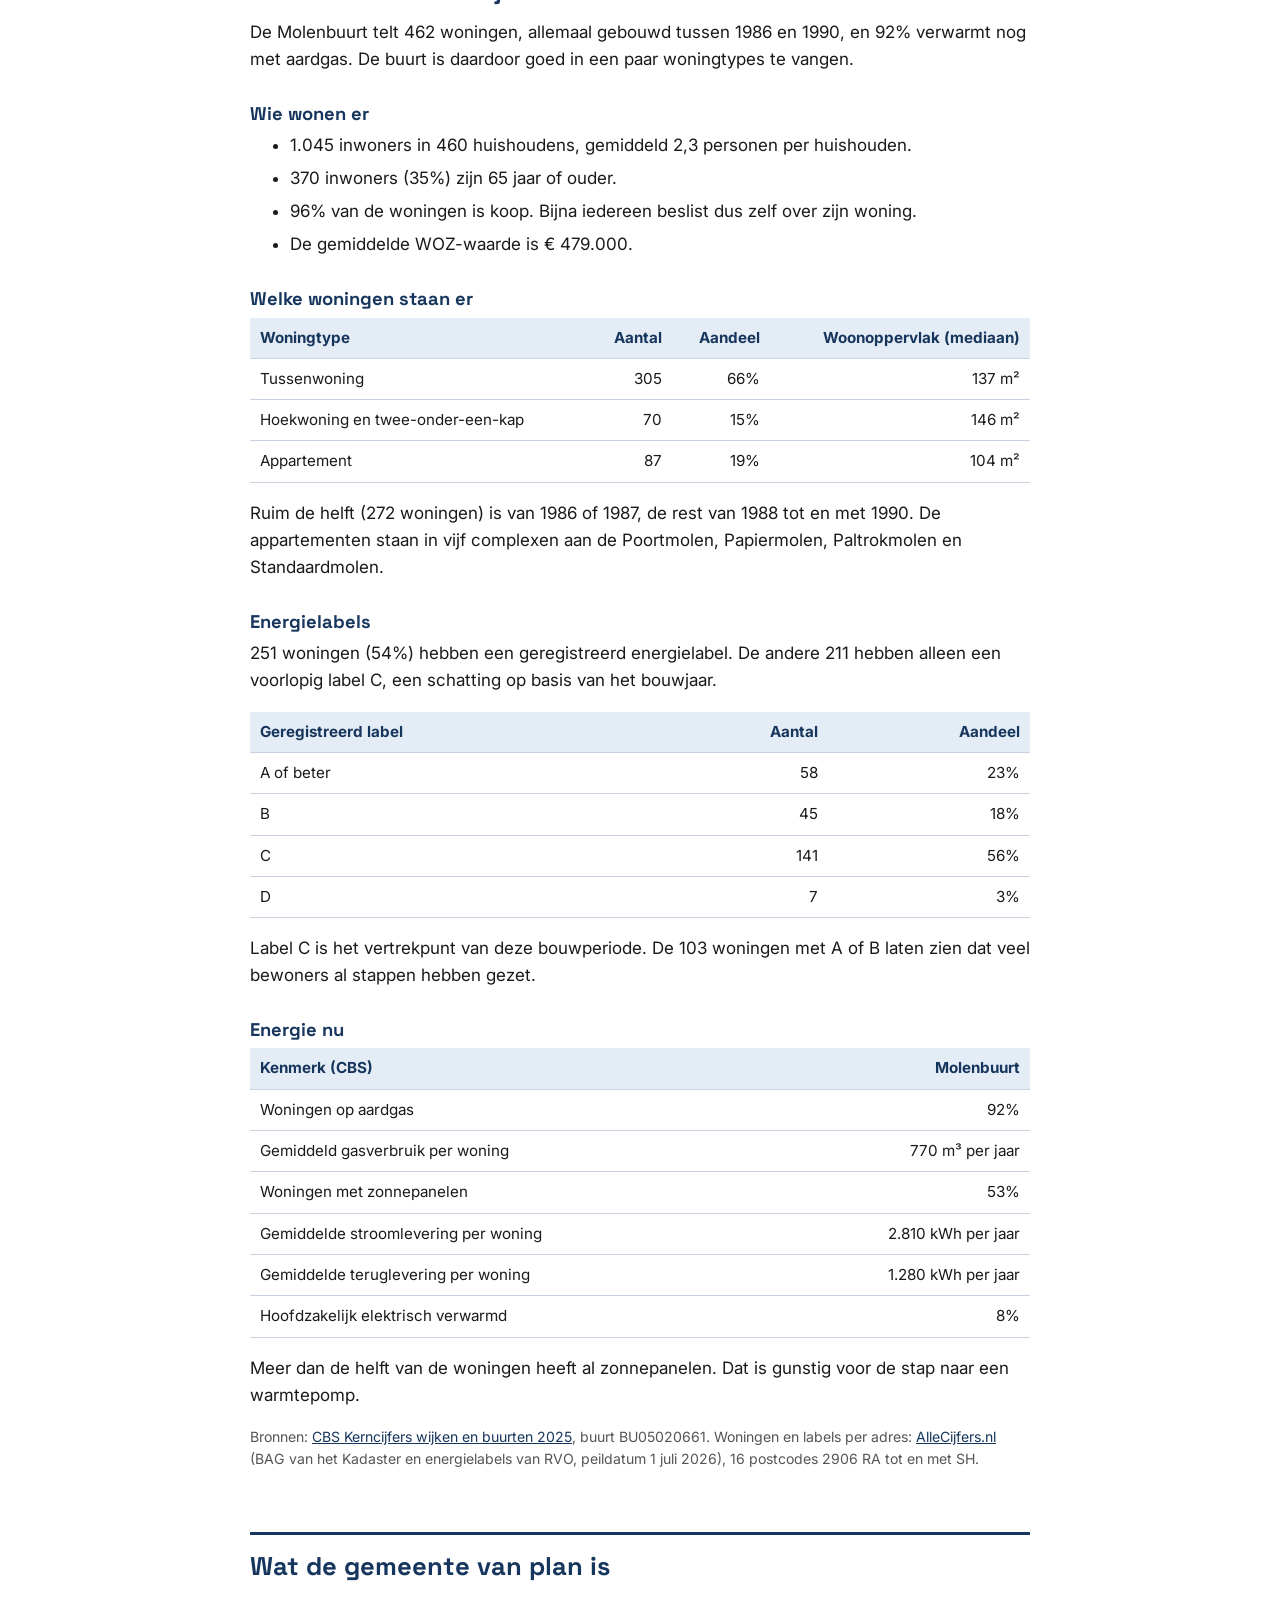
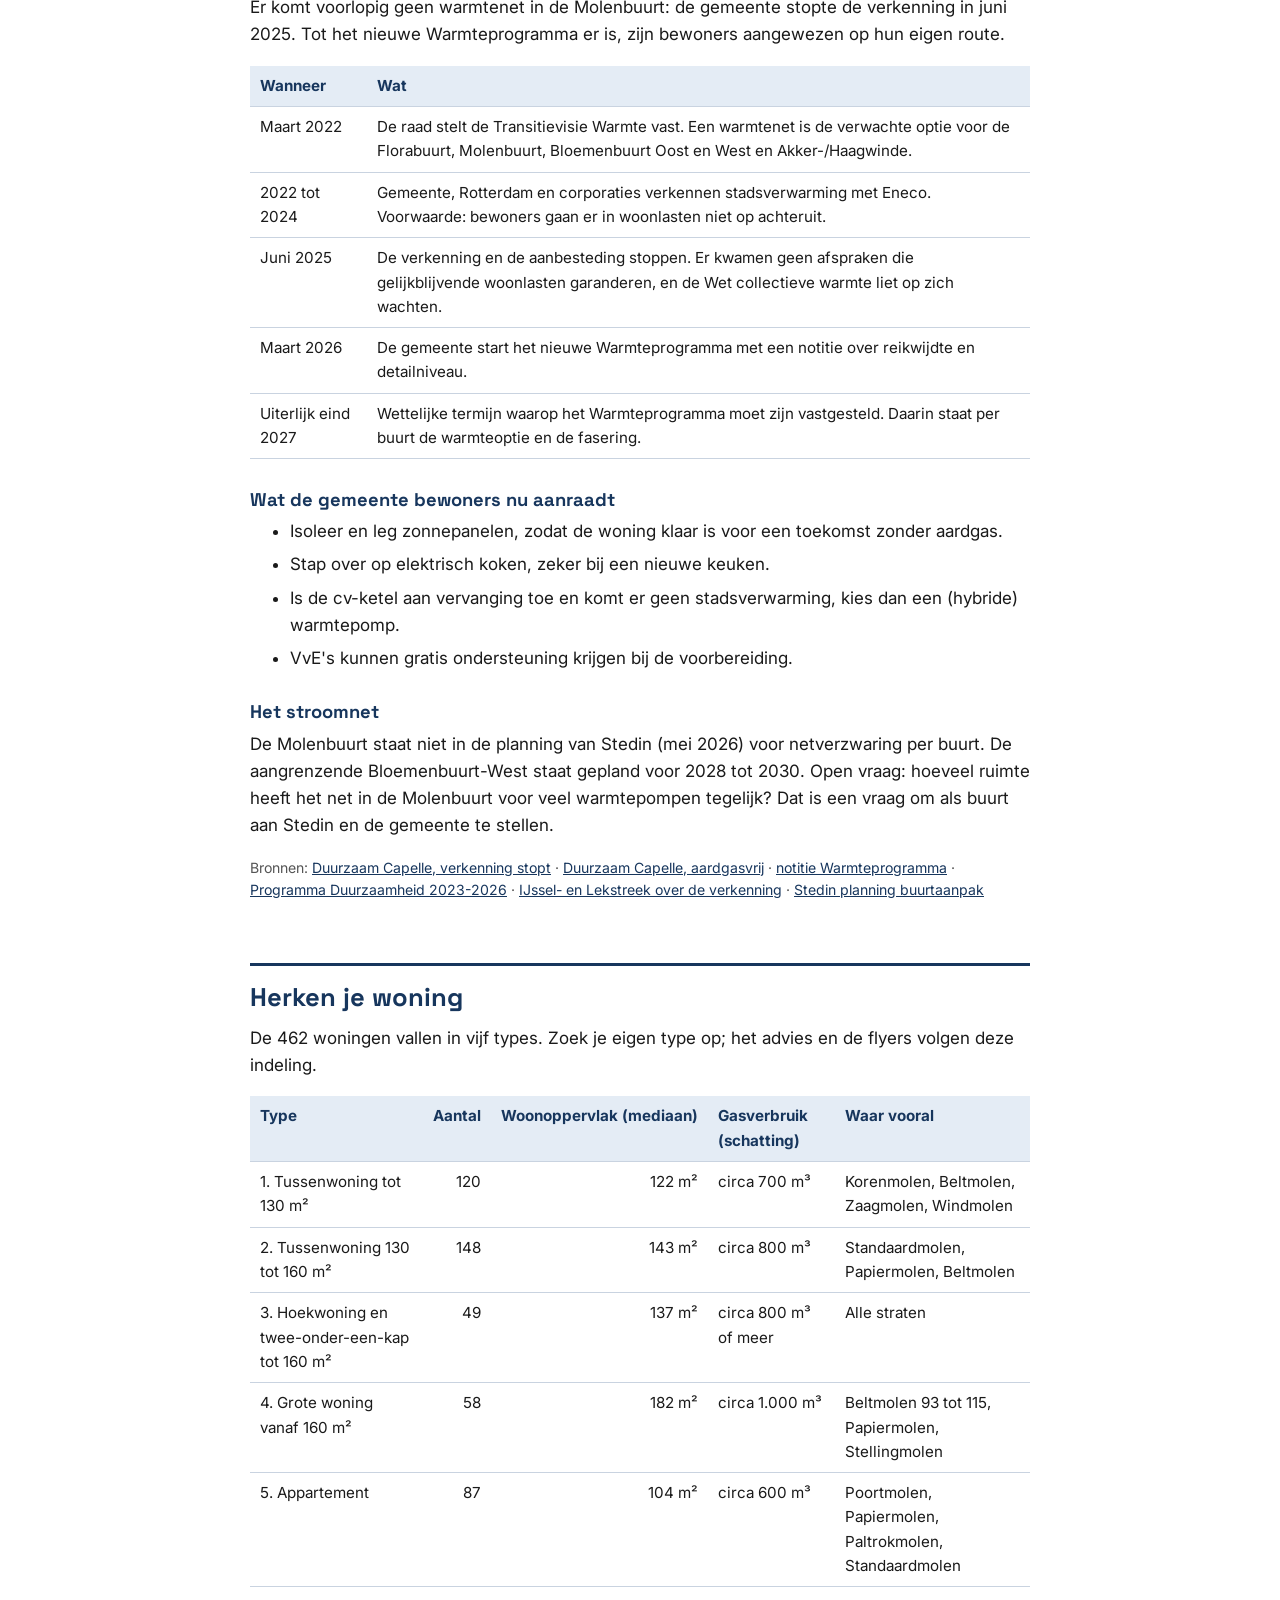
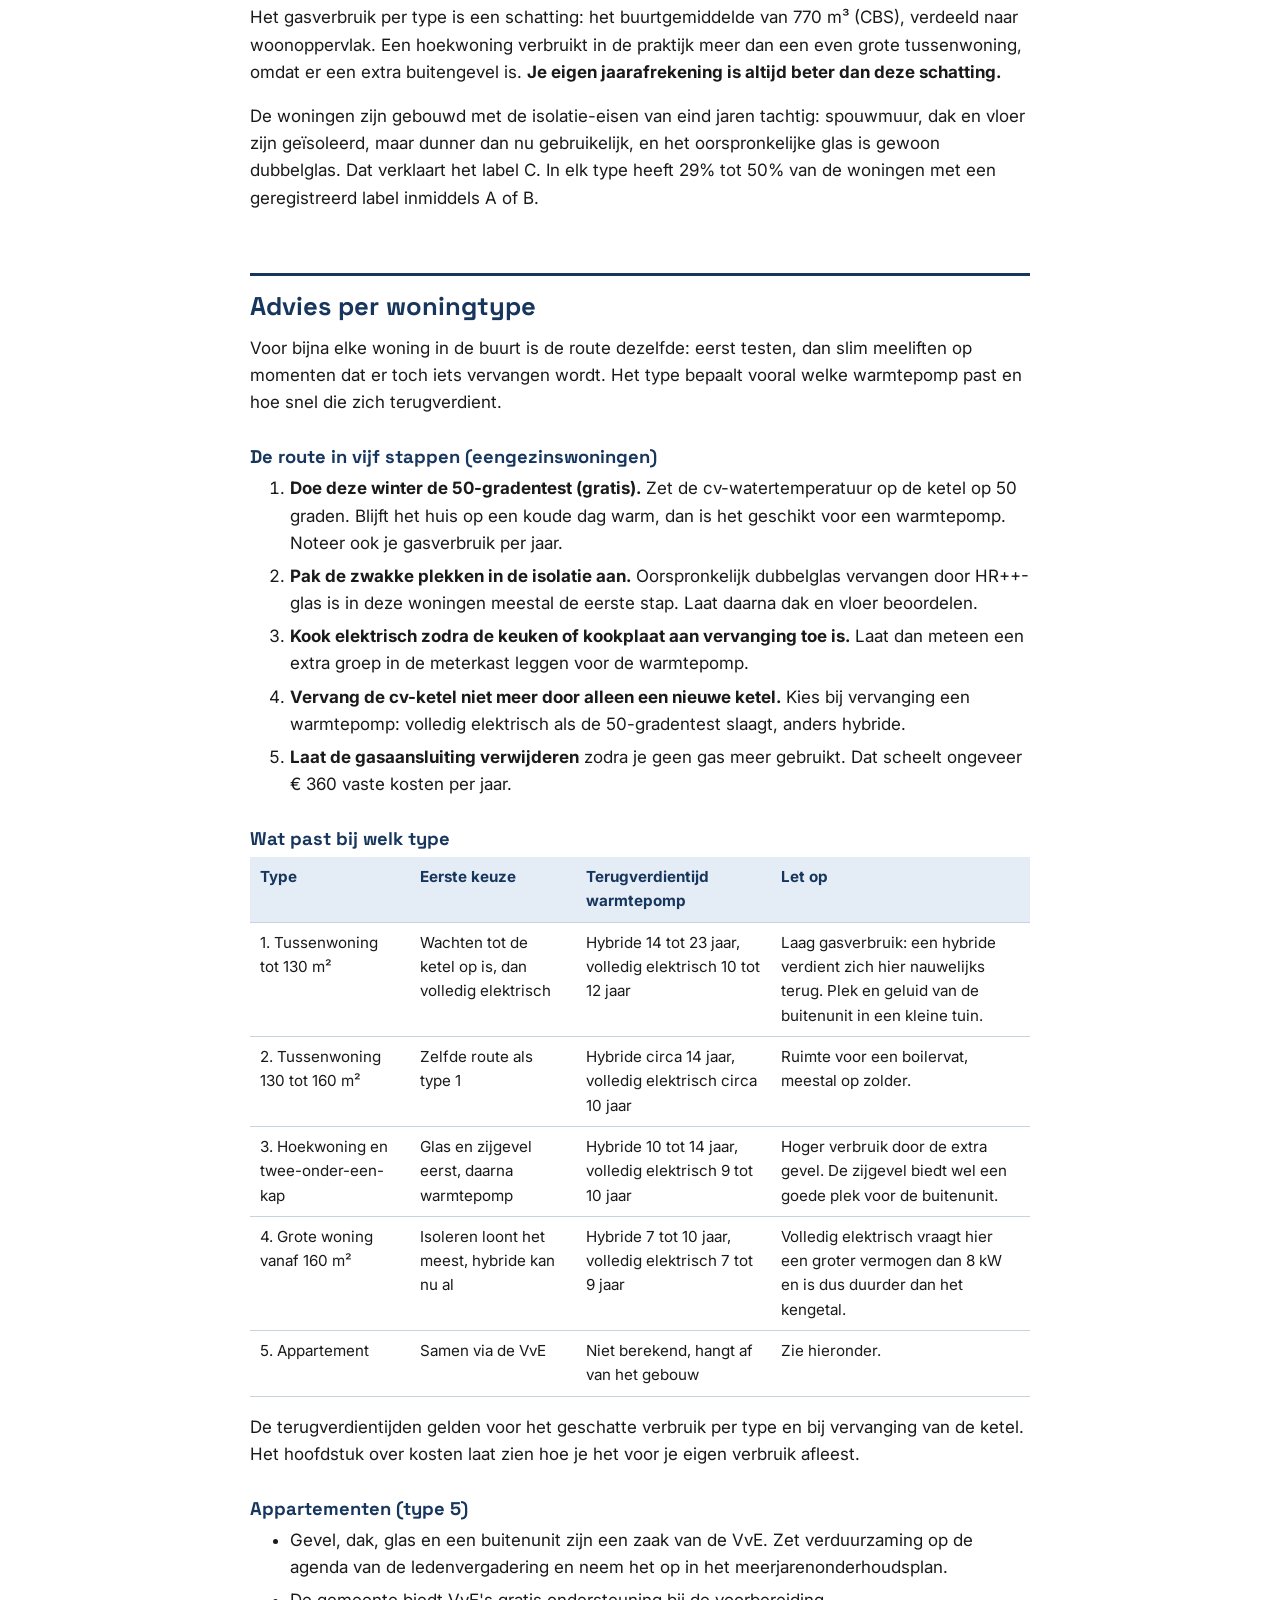
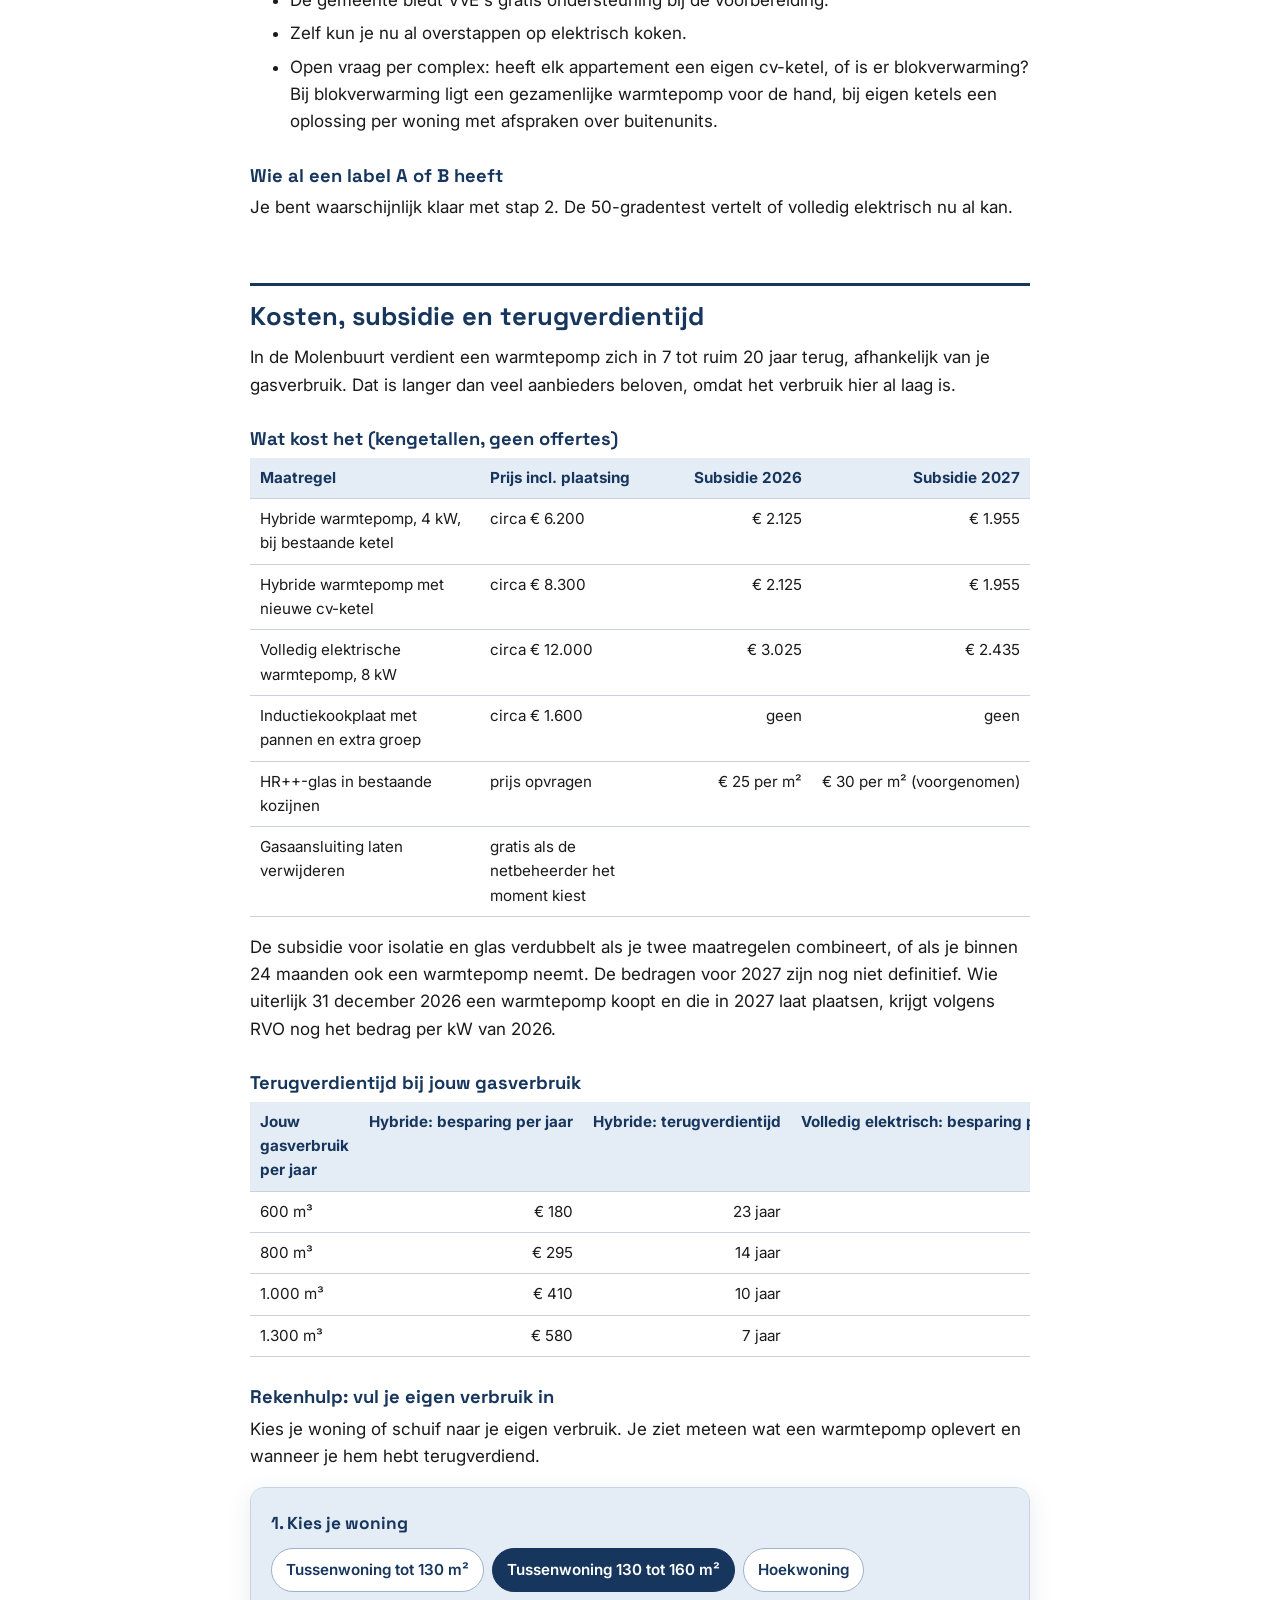
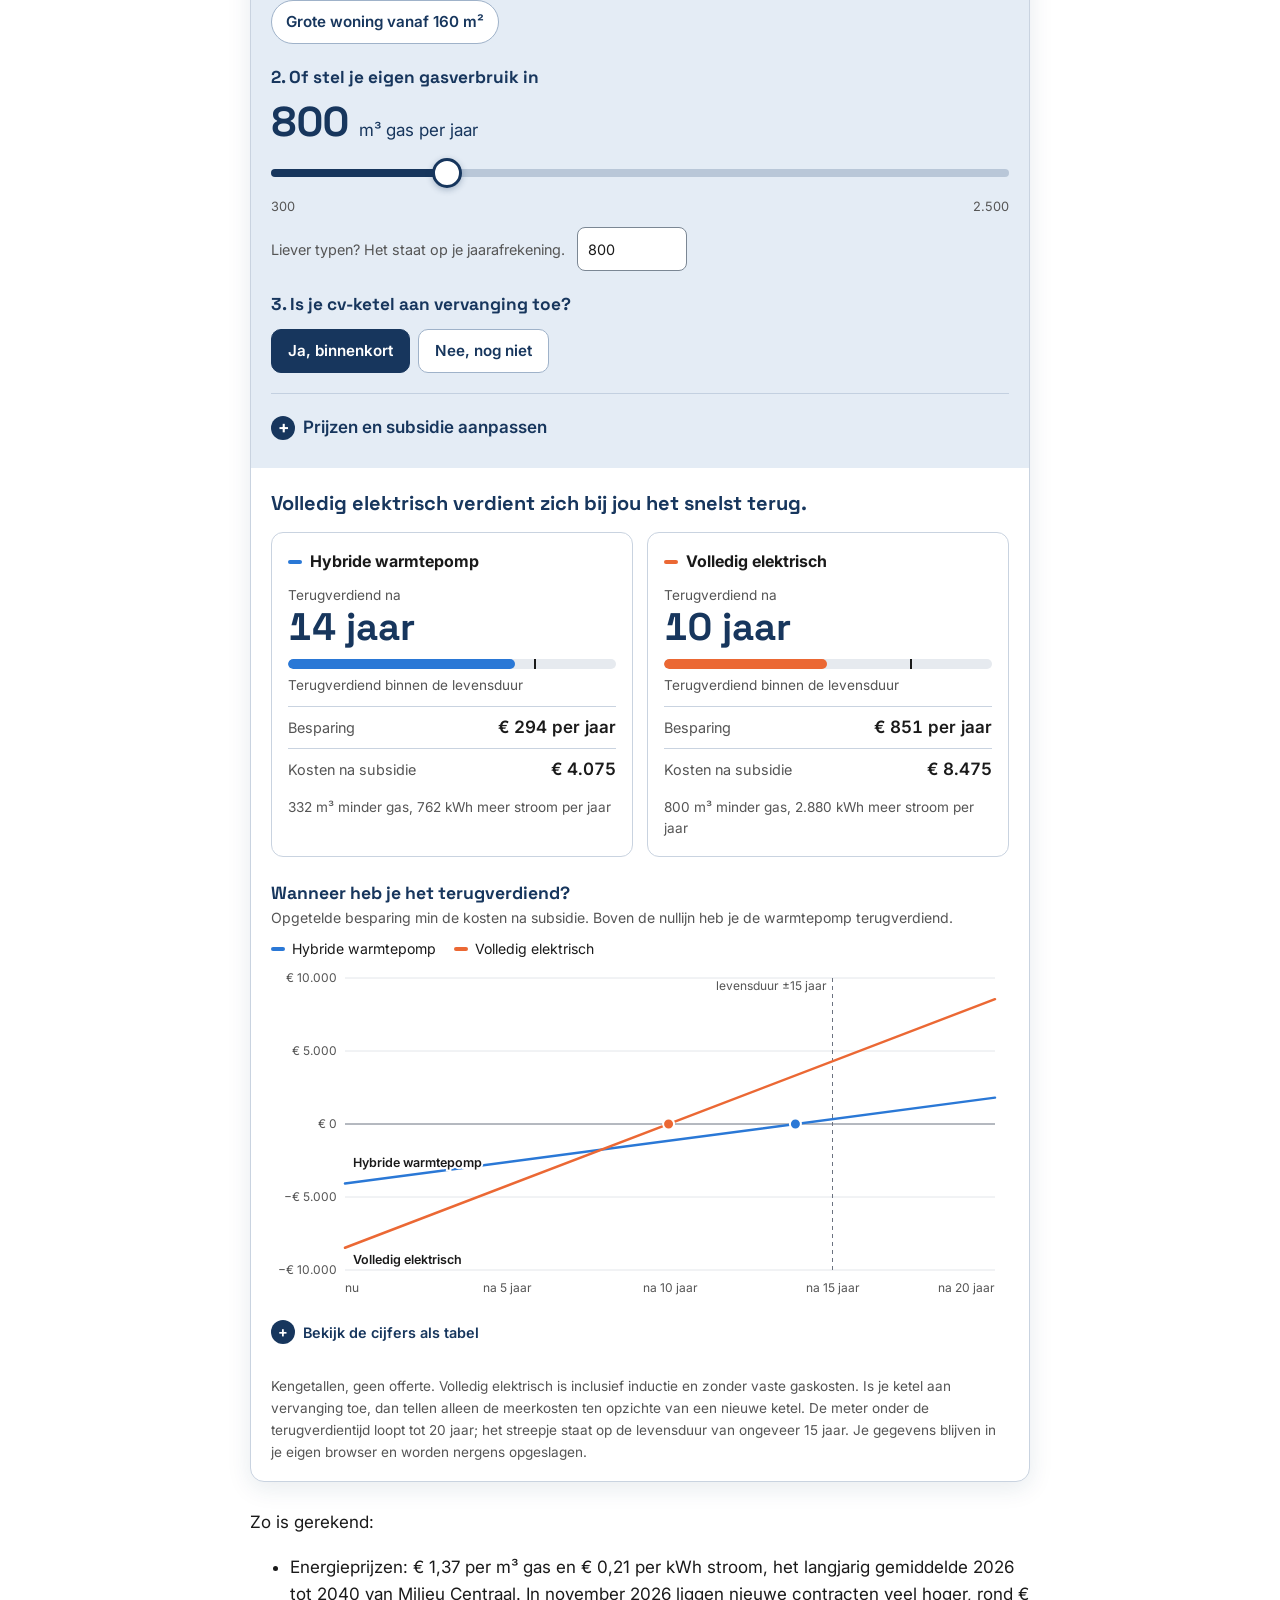
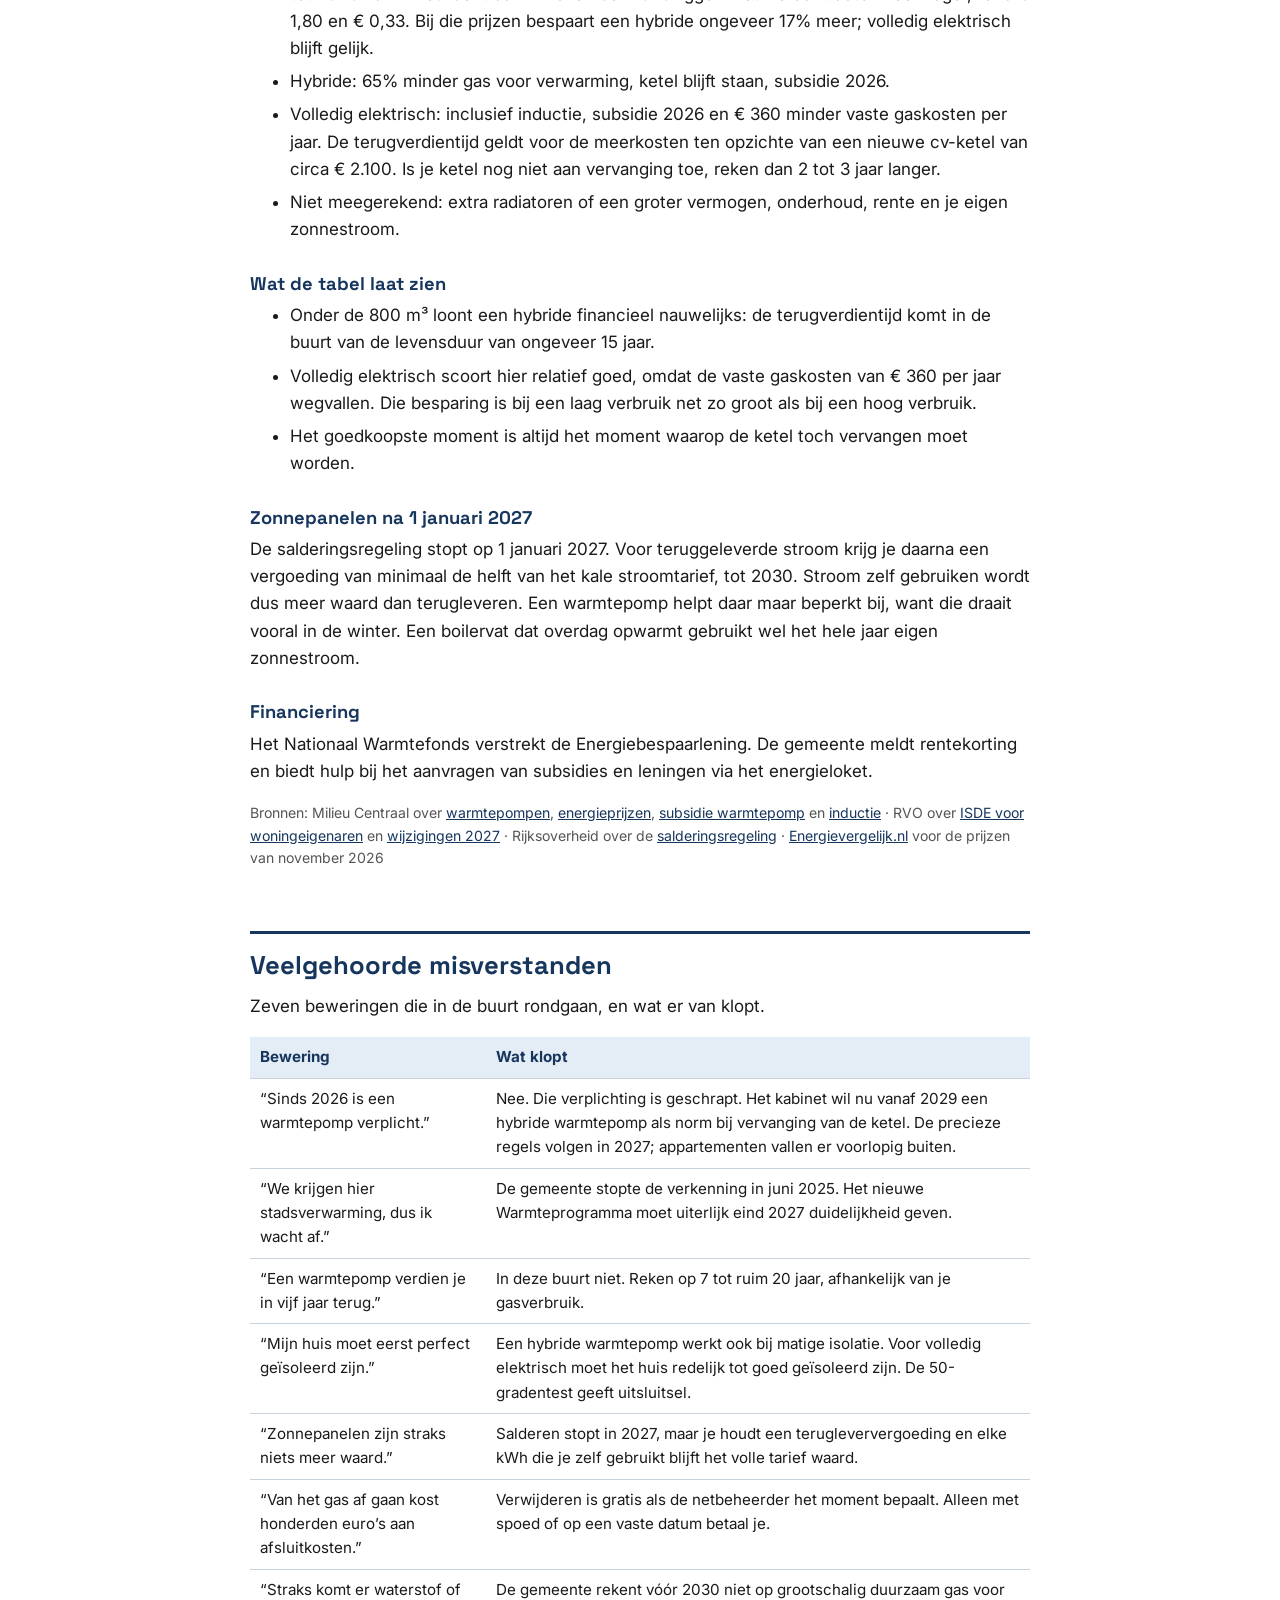
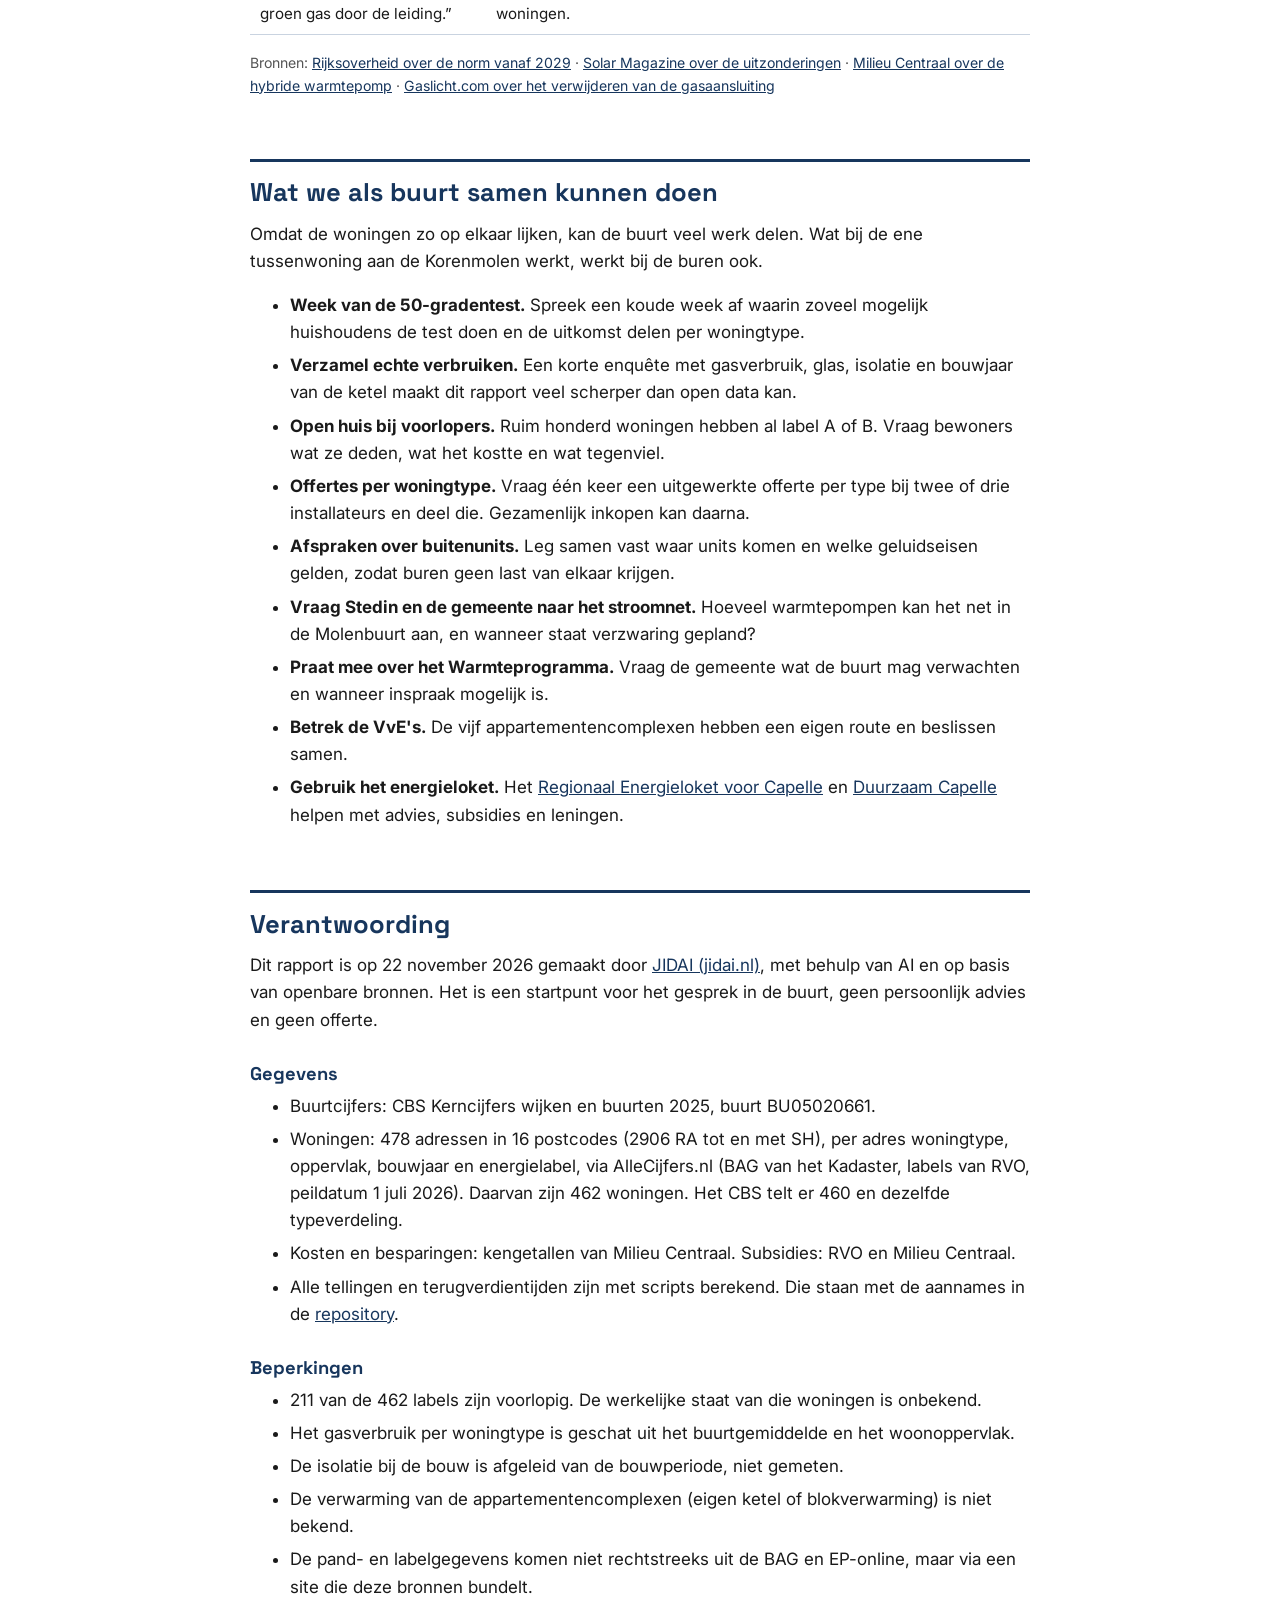
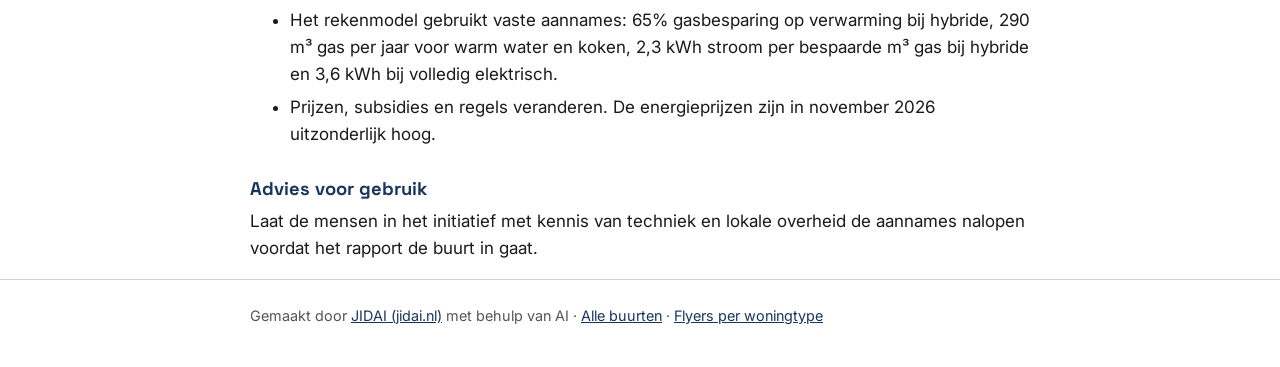
==== commit 06bb6a15: "Voeg rekenhulp toe aan het rapport Molenbuurt Bewoners kiezen hun woningtype of stellen hun eigen ga" ====
--- a/capelle-aan-den-ijssel/molenbuurt/index.html
+++ b/capelle-aan-den-ijssel/molenbuurt/index.html
@@ -7,7 +7,7 @@
 <meta name="description" content="Buurtanalyse van de Molenbuurt in Capelle aan den IJssel met advies per woningtype om van het aardgas af te gaan: kosten, subsidie en terugverdientijd.">
 <link rel="preconnect" href="https://fonts.googleapis.com">
 <link rel="stylesheet" href="https://fonts.googleapis.com/css2?family=Inter:wght@400;600;700&family=Space+Grotesk:wght@600;700&display=swap">
-<link rel="stylesheet" href="../../assets/style.css">
+<link rel="stylesheet" href="../../assets/style.css?v=2">
 </head>
 <body>
 <header class="site-header">
@@ -52,7 +52,7 @@
 <ul>
 <li><strong>Doe deze winter de 50-gradentest.</strong> Blijft je huis warm met cv-water van 50 graden, dan kan een warmtepomp het werk doen.</li>
 <li><strong>Vervang een kapotte ketel niet meer door alleen een nieuwe ketel.</strong> Dat is het goedkoopste moment om over te stappen.</li>
-<li><strong>Reken met je eigen gasverbruik.</strong> Onder de 800 m³ per jaar loont een hybride warmtepomp financieel nauwelijks. Volledig elektrisch verdient zich bij ketelvervanging in ongeveer 7 tot 12 jaar terug.</li>
+<li><strong>Reken met je eigen gasverbruik</strong> in de <a href="#rekenhulp-kop">rekenhulp</a>. Onder de 800 m³ per jaar loont een hybride warmtepomp financieel nauwelijks. Volledig elektrisch verdient zich bij ketelvervanging in ongeveer 7 tot 12 jaar terug.</li>
 <li><strong>Kook elektrisch bij een nieuwe keuken</strong> en laat de gasaansluiting weghalen zodra het kan. Dat scheelt ongeveer € 360 per jaar.</li>
 <li><strong>Woon je in een appartement, begin dan bij de VvE.</strong></li>
 </ul>
@@ -197,6 +197,100 @@
 <tr><td>1.000 m³</td><td class="num">€ 410</td><td class="num">10 jaar</td><td class="num">€ 975</td><td class="num">9 jaar</td></tr>
 <tr><td>1.300 m³</td><td class="num">€ 580</td><td class="num">7 jaar</td><td class="num">€ 1.160</td><td class="num">7 jaar</td></tr>
 </tbody></table></div>
+<h3 id="rekenhulp-kop">Rekenhulp: vul je eigen verbruik in</h3>
+<p>Kies je woning of schuif naar je eigen verbruik. Je ziet meteen wat een warmtepomp oplevert en wanneer je hem hebt terugverdiend.</p>
+<form id="rekenhulp" class="rh" aria-labelledby="rekenhulp-kop" novalidate>
+<div class="rh-invoer">
+<div class="rh-blok">
+<div class="rh-stap" id="rh-l1">1. Kies je woning</div>
+<div class="rh-chips" role="group" aria-labelledby="rh-l1">
+<button type="button" class="rh-chip" data-gas="700" data-actief="0" aria-pressed="false">Tussenwoning tot 130 m²</button>
+<button type="button" class="rh-chip" data-gas="800" data-actief="1" aria-pressed="true">Tussenwoning 130 tot 160 m²</button>
+<button type="button" class="rh-chip" data-gas="850" data-actief="0" aria-pressed="false">Hoekwoning</button>
+<button type="button" class="rh-chip" data-gas="1000" data-actief="0" aria-pressed="false">Grote woning vanaf 160 m²</button>
+</div>
+</div>
+<div class="rh-blok">
+<label class="rh-stap" for="rh-gas">2. Of stel je eigen gasverbruik in</label>
+<div class="rh-verbruik"><output id="rh-gas-uit" for="rh-gas rh-gas-getal">800</output><span>m³ gas per jaar</span></div>
+<input id="rh-gas" class="rh-schuif" type="range" min="300" max="2500" step="10" value="800">
+<div class="rh-schaal" aria-hidden="true"><span>300</span><span>2.500</span></div>
+<div class="rh-typ"><label for="rh-gas-getal">Liever typen? Het staat op je jaarafrekening.</label><input id="rh-gas-getal" type="number" inputmode="numeric" min="0" max="5000" step="10" value="800"></div>
+</div>
+<fieldset class="rh-blok rh-keuze">
+<legend class="rh-stap">3. Is je cv-ketel aan vervanging toe?</legend>
+<div class="rh-knoppen">
+<input type="radio" name="rh-ketel" id="rh-ketel-ja" value="ja" checked><label for="rh-ketel-ja">Ja, binnenkort</label>
+<input type="radio" name="rh-ketel" id="rh-ketel-nee" value="nee"><label for="rh-ketel-nee">Nee, nog niet</label>
+</div>
+</fieldset>
+<details class="rh-meer">
+<summary>Prijzen en subsidie aanpassen</summary>
+<fieldset class="rh-keuze">
+<legend>Energieprijzen</legend>
+<div class="rh-knoppen">
+<input type="radio" name="rh-prijzen" id="rh-p-lang" value="lang" checked><label for="rh-p-lang">Langjarig gemiddelde</label>
+<input type="radio" name="rh-prijzen" id="rh-p-nu" value="nu"><label for="rh-p-nu">November 2026</label>
+<input type="radio" name="rh-prijzen" id="rh-p-eigen" value="eigen"><label for="rh-p-eigen">Eigen tarieven</label>
+</div>
+<p class="rh-klein">Langjarig: gas € 1,37 per m³ en stroom € 0,21 per kWh. November 2026: € 1,80 en € 0,33.</p>
+<div id="rh-eigen" class="rh-eigen" hidden>
+<div><label for="rh-prijs-gas">Gasprijs per m³ (€)</label><input id="rh-prijs-gas" type="number" inputmode="decimal" min="0.1" max="10" step="0.01" value="1.37"></div>
+<div><label for="rh-prijs-stroom">Stroomprijs per kWh (€)</label><input id="rh-prijs-stroom" type="number" inputmode="decimal" min="0.01" max="5" step="0.01" value="0.21"></div>
+</div>
+</fieldset>
+<fieldset class="rh-keuze">
+<legend>Subsidie van het jaar</legend>
+<div class="rh-knoppen">
+<input type="radio" name="rh-jaar" id="rh-j-2026" value="2026" checked><label for="rh-j-2026">2026</label>
+<input type="radio" name="rh-jaar" id="rh-j-2027" value="2027"><label for="rh-j-2027">2027 (voorgenomen)</label>
+</div>
+</fieldset>
+</details>
+<p id="rh-fout" class="rh-fout" role="alert" hidden></p>
+</div>
+<div id="rh-uitkomst" class="rh-uitkomst">
+<p id="rh-oordeel" class="rh-oordeel" aria-live="polite"></p>
+<div class="rh-kaarten">
+<div class="rh-kaart">
+<h4><span class="rh-streep" style="background: #2a78d6"></span>Hybride warmtepomp</h4>
+<div class="rh-tvt"><span class="rh-tvt-label">Terugverdiend na</span><strong id="rh-hybride-tvt"></strong></div>
+<div class="rh-meter" aria-hidden="true"><span id="rh-hybride-balk" style="background: #2a78d6"></span><i></i></div>
+<p id="rh-hybride-oordeel" class="rh-klein"></p>
+<dl>
+<div><dt>Besparing</dt><dd id="rh-hybride-besparing"></dd></div>
+<div><dt>Kosten na subsidie</dt><dd id="rh-hybride-netto"></dd></div>
+</dl>
+<p id="rh-hybride-gas" class="rh-klein"></p>
+</div>
+<div class="rh-kaart">
+<h4><span class="rh-streep" style="background: #eb6834"></span>Volledig elektrisch</h4>
+<div class="rh-tvt"><span class="rh-tvt-label">Terugverdiend na</span><strong id="rh-elektrisch-tvt"></strong></div>
+<div class="rh-meter" aria-hidden="true"><span id="rh-elektrisch-balk" style="background: #eb6834"></span><i></i></div>
+<p id="rh-elektrisch-oordeel" class="rh-klein"></p>
+<dl>
+<div><dt>Besparing</dt><dd id="rh-elektrisch-besparing"></dd></div>
+<div><dt>Kosten na subsidie</dt><dd id="rh-elektrisch-netto"></dd></div>
+</dl>
+<p id="rh-elektrisch-gas" class="rh-klein"></p>
+</div>
+</div>
+<figure id="rh-figuur" class="rh-figuur">
+<figcaption><strong>Wanneer heb je het terugverdiend?</strong><span>Opgetelde besparing min de kosten na subsidie. Boven de nullijn heb je de warmtepomp terugverdiend.</span></figcaption>
+<div class="rh-legenda"><span><span class="rh-streep" style="background: #2a78d6"></span>Hybride warmtepomp</span><span><span class="rh-streep" style="background: #eb6834"></span>Volledig elektrisch</span></div>
+<div class="rh-plaat"><svg id="rh-grafiek" role="img" aria-label="Lijngrafiek van het saldo over 20 jaar"></svg><div id="rh-tip" class="rh-tip" hidden></div></div>
+<details class="rh-tabelknop">
+<summary>Bekijk de cijfers als tabel</summary>
+<div class="table-scroll"><table>
+<thead><tr><th scope="col">Moment</th><th scope="col" class="num">Hybride</th><th scope="col" class="num">Volledig elektrisch</th></tr></thead>
+<tbody id="rh-tabel"></tbody>
+</table></div>
+</details>
+</figure>
+</div>
+<p class="rh-klein rh-voet">Kengetallen, geen offerte. Volledig elektrisch is inclusief inductie en zonder vaste gaskosten. Is je ketel aan vervanging toe, dan tellen alleen de meerkosten ten opzichte van een nieuwe ketel. De meter onder de terugverdientijd loopt tot 20 jaar; het streepje staat op de levensduur van ongeveer 15 jaar. Je gegevens blijven in je eigen browser en worden nergens opgeslagen.</p>
+<noscript><p>De rekenhulp werkt alleen als JavaScript aan staat. Gebruik anders de tabel hierboven.</p></noscript>
+</form>
 <p>Zo is gerekend:</p>
 <ul>
 <li>Energieprijzen: € 1,37 per m³ gas en € 0,21 per kWh stroom, het langjarig gemiddelde 2026 tot 2040 van Milieu Centraal. In november 2026 liggen nieuwe contracten veel hoger, rond € 1,80 en € 0,33. Bij die prijzen bespaart een hybride ongeveer 17% meer; volledig elektrisch blijft gelijk.</li>
@@ -270,5 +364,6 @@
 <footer class="site-footer">
 <div class="wrap">Gemaakt door <a href="https://jidai.nl">JIDAI (jidai.nl)</a> met behulp van AI · <a href="../../">Alle buurten</a> · <a href="flyers.html">Flyers per woningtype</a></div>
 </footer>
+<script src="../../assets/rekenhulp.js?v=2"></script>
 </body>
 </html>
--- a/assets/style.css
+++ b/assets/style.css
@@ -52,13 +52,85 @@
 .cards h3 { margin-top: 0; }
 .button { display: inline-block; background: var(--blue); color: #ffffff; padding: 10px 18px; text-decoration: none; font-weight: 600; min-height: 44px; }
 .button:hover { background: #0e2440; color: #ffffff; }
+.rh { --s1: #2a78d6; --s2: #eb6834; margin: 0 0 1.6em; background: #ffffff; border: 1px solid var(--line); border-radius: 14px; box-shadow: 0 6px 24px rgba(23, 54, 93, 0.10); overflow: hidden; }
+.rh fieldset { border: 0; margin: 0; padding: 0; min-width: 0; }
+.rh-invoer { background: var(--tint); padding: 22px 20px 18px; display: flex; flex-direction: column; gap: 20px; }
+.rh-stap, .rh legend.rh-stap { display: block; font-family: "Space Grotesk", Inter, sans-serif; font-weight: 700; font-size: 1.08rem; color: var(--blue); margin: 0 0 10px; padding: 0; }
+.rh-chips { display: flex; flex-wrap: wrap; gap: 8px; }
+.rh-chip { font: inherit; font-size: 0.95rem; font-weight: 600; min-height: 44px; padding: 8px 14px; color: var(--blue); background: #ffffff; border: 1.5px solid #9fb2c9; border-radius: 22px; cursor: pointer; }
+.rh-chip:hover { border-color: var(--blue); }
+.rh-chip[aria-pressed="true"] { background: var(--blue); border-color: var(--blue); color: #ffffff; }
+.rh-verbruik { display: flex; align-items: baseline; gap: 10px; margin-bottom: 6px; color: var(--blue); }
+.rh-verbruik output { font-family: "Space Grotesk", Inter, sans-serif; font-size: 2.6rem; line-height: 1; font-weight: 700; font-variant-numeric: tabular-nums; }
+.rh-schuif { -webkit-appearance: none; appearance: none; width: 100%; height: 44px; margin: 0; background: transparent; cursor: pointer; --rh-vul: 23%; }
+.rh-schuif::-webkit-slider-runnable-track { height: 8px; border-radius: 4px; background: linear-gradient(to right, var(--blue) var(--rh-vul), #b9c7d8 var(--rh-vul)); }
+.rh-schuif::-moz-range-track { height: 8px; border-radius: 4px; background: linear-gradient(to right, var(--blue) var(--rh-vul), #b9c7d8 var(--rh-vul)); }
+.rh-schuif::-webkit-slider-thumb { -webkit-appearance: none; appearance: none; width: 30px; height: 30px; margin-top: -11px; border-radius: 15px; background: #ffffff; border: 3px solid var(--blue); box-shadow: 0 2px 6px rgba(23, 54, 93, 0.3); }
+.rh-schuif::-moz-range-thumb { width: 24px; height: 24px; border-radius: 15px; background: #ffffff; border: 3px solid var(--blue); box-shadow: 0 2px 6px rgba(23, 54, 93, 0.3); }
+.rh-schaal { display: flex; justify-content: space-between; font-size: 0.8rem; color: var(--muted); margin-top: -6px; }
+.rh-typ { display: flex; flex-wrap: wrap; align-items: center; gap: 8px 12px; margin-top: 10px; font-size: 0.9rem; color: var(--muted); }
+.rh-typ input, .rh-eigen input { font: inherit; min-height: 44px; width: 110px; padding: 6px 10px; color: var(--ink); background: #ffffff; border: 1px solid #7b8794; border-radius: 8px; }
+.rh-knoppen { display: flex; flex-wrap: wrap; gap: 8px; }
+.rh-knoppen input { position: absolute; opacity: 0; width: 1px; height: 1px; }
+.rh-knoppen label { display: inline-flex; align-items: center; min-height: 44px; padding: 8px 16px; font-size: 0.95rem; font-weight: 600; color: var(--blue); background: #ffffff; border: 1.5px solid #9fb2c9; border-radius: 10px; cursor: pointer; }
+.rh-knoppen label:hover { border-color: var(--blue); }
+.rh-knoppen input:checked + label { background: var(--blue); border-color: var(--blue); color: #ffffff; }
+.rh-knoppen input:focus-visible + label, .rh-chip:focus-visible, .rh-schuif:focus-visible, .rh-typ input:focus-visible, .rh-eigen input:focus-visible, .rh summary:focus-visible { outline: 3px solid var(--accent); outline-offset: 2px; }
+.rh-meer { border-top: 1px solid #c3d0e0; padding-top: 12px; }
+.rh summary { cursor: pointer; font-weight: 600; color: var(--blue); min-height: 44px; display: flex; align-items: center; gap: 8px; list-style: none; }
+.rh summary::-webkit-details-marker { display: none; }
+.rh summary::before { content: "+"; display: inline-flex; align-items: center; justify-content: center; width: 24px; height: 24px; border-radius: 12px; background: var(--blue); color: #ffffff; font-weight: 700; line-height: 1; }
+.rh details[open] > summary::before { content: "−"; }
+.rh-meer fieldset { margin-top: 12px; }
+.rh-meer legend { font-weight: 600; font-size: 0.92rem; margin-bottom: 8px; padding: 0; }
+.rh-eigen { display: flex; flex-wrap: wrap; gap: 12px 20px; margin-top: 8px; }
+.rh-eigen[hidden] { display: none; }
+.rh-eigen label { display: block; font-size: 0.88rem; font-weight: 600; margin-bottom: 4px; }
+.rh-fout { color: #9b1c1c; font-weight: 600; margin: 0; }
+.rh-uitkomst { padding: 22px 20px 6px; }
+.rh-uitkomst[hidden] { display: none; }
+.rh-oordeel { font-family: "Space Grotesk", Inter, sans-serif; font-size: 1.25rem; line-height: 1.3; font-weight: 700; color: var(--blue); margin: 0 0 16px; text-wrap: balance; }
+.rh-kaarten { display: grid; grid-template-columns: repeat(auto-fit, minmax(240px, 1fr)); gap: 14px; margin-bottom: 22px; }
+.rh-kaart { border: 1px solid var(--line); border-radius: 12px; padding: 16px; }
+.rh-kaart h4 { display: flex; align-items: center; gap: 8px; margin: 0 0 10px; font-size: 1rem; color: var(--ink); }
+.rh-streep { display: inline-block; width: 14px; height: 4px; border-radius: 2px; flex-shrink: 0; }
+.rh-tvt { display: flex; flex-direction: column; }
+.rh-tvt-label { font-size: 0.85rem; color: var(--muted); }
+.rh-tvt strong { font-family: "Space Grotesk", Inter, sans-serif; font-size: 2.4rem; line-height: 1.1; color: var(--blue); font-variant-numeric: tabular-nums; }
+.rh-meter { position: relative; height: 10px; border-radius: 5px; background: #e6eaef; margin: 10px 0 6px; overflow: hidden; }
+.rh-meter span { display: block; height: 100%; border-radius: 5px; transition: width 0.25s ease; }
+.rh-meter i { position: absolute; top: 0; bottom: 0; left: 75%; width: 2px; background: #1a1a1a; }
+.rh-kaart dl { margin: 10px 0 0; }
+.rh-kaart dl div { display: flex; justify-content: space-between; gap: 12px; align-items: baseline; padding: 7px 0; border-top: 1px solid var(--line); }
+.rh-kaart dt { font-size: 0.9rem; color: var(--muted); }
+.rh-kaart dd { margin: 0; font-weight: 600; text-align: right; font-variant-numeric: tabular-nums; }
+.rh-klein { font-size: 0.85rem; color: var(--muted); margin: 6px 0 0; }
+.rh-figuur { margin: 0 0 16px; }
+.rh-figuur figcaption strong { display: block; font-family: "Space Grotesk", Inter, sans-serif; font-size: 1.1rem; color: var(--blue); }
+.rh-figuur figcaption span { display: block; font-size: 0.88rem; color: var(--muted); margin-bottom: 8px; }
+.rh-legenda { display: flex; flex-wrap: wrap; gap: 6px 18px; font-size: 0.88rem; margin-bottom: 4px; }
+.rh-legenda > span { display: inline-flex; align-items: center; gap: 7px; }
+.rh-plaat { position: relative; }
+.rh-plaat svg { display: block; width: 100%; height: auto; touch-action: pan-y; }
+.rh-as { font-family: Inter, system-ui, sans-serif; font-size: 12px; fill: #555555; }
+.rh-lijnlabel { font-family: Inter, system-ui, sans-serif; font-size: 12.5px; font-weight: 600; fill: #1a1a1a; paint-order: stroke; stroke: #ffffff; stroke-width: 4px; }
+.rh-tip { position: absolute; top: 8px; z-index: 2; pointer-events: none; background: #ffffff; border: 1px solid var(--line); border-radius: 8px; box-shadow: 0 4px 14px rgba(0, 0, 0, 0.14); padding: 8px 10px; font-size: 0.82rem; white-space: nowrap; }
+.rh-tip[hidden] { display: none; }
+.rh-tip-kop { font-weight: 600; color: var(--muted); margin-bottom: 3px; }
+.rh-tip-rij { display: flex; align-items: center; gap: 7px; }
+.rh-tip-rij strong { font-variant-numeric: tabular-nums; }
+.rh-tabelknop { margin-top: 6px; }
+.rh-tabelknop summary { font-size: 0.9rem; }
+.rh-voet { padding: 0 20px 18px; margin: 0; }
+@media (prefers-reduced-motion: reduce) { .rh-meter span { transition: none; } }
+@media (max-width: 600px) { .rh-verbruik output { font-size: 2.2rem; } .rh-tvt strong { font-size: 2rem; } }
 .site-footer { border-top: 1px solid var(--line); padding: 24px 0 40px; font-size: 0.9rem; color: var(--muted); }
 @media (max-width: 600px) {
   .toc ol { columns: 1; }
   body { font-size: 16px; }
 }
 @media print {
-  .site-header nav, .toc, .button { display: none; }
+  .site-header nav, .toc, .button, .rh, #rekenhulp-kop, #rekenhulp-kop + p { display: none; }
   body { font-size: 11pt; }
   h2 { break-after: avoid; }
   table, .stats li { break-inside: avoid; }
